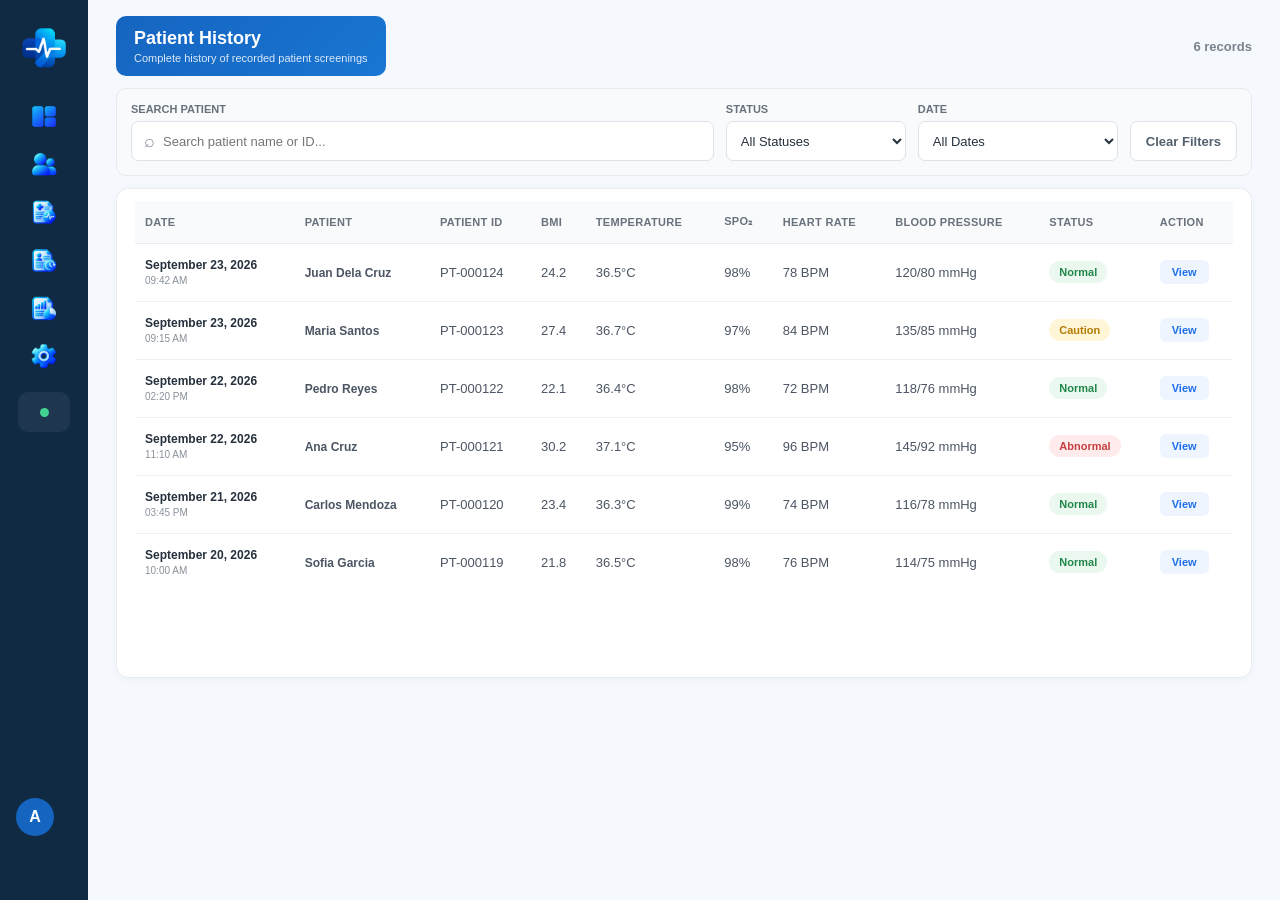
==== patient-history.html @ d11d94b1 "Initial HealthScreen Admin Dashboard" ====
<!DOCTYPE html>
<html lang="en">

<head>

    <meta charset="UTF-8">

    <meta
        name="viewport"
        content="width=device-width, initial-scale=1.0"
    >

    <title>Patient History | HealthScreen</title>

    <link
        rel="stylesheet"
        href="css/style.css"
    >

</head>


<body>

<div class="app">


    <!-- ==========================================
         SIDEBAR
    =========================================== -->

  <aside class="sidebar">

<div class="logo-area">
    <img src="images/healthscreen-sidebar-logo-transparent.png"
         alt="HealthScreen"
         class="sidebar-logo-full">

    <img src="images/healthscreen-sidebar-icon-transparent.png"
         alt="HealthScreen"
         class="sidebar-logo-icon">
</div>

 <nav class="navigation">

    <a href="dashboard.html" class="nav-item">
        <img src="images/dashboard-sidebar-icon.png"
             alt="Dashboard"
             class="nav-icon-image">
        <span>Dashboard</span>
    </a>

    <a href="patients.html" class="nav-item">
        <img src="images/patients-sidebar-icon.png"
             alt="Patients"
             class="nav-icon-image">
        <span>Patients</span>
    </a>

    <a href="screening-records.html" class="nav-item">
        <img src="images/screening-records-sidebar-icon.png"
             alt="Screening Records"
             class="nav-icon-image">
        <span>Screening Records</span>
    </a>

    <a href="patient-history.html" class="nav-item active">
        <img src="images/patient-history-sidebar-icon.png"
             alt="Patient History"
             class="nav-icon-image">
        <span>Patient History</span>
    </a>

    <a href="reports.html" class="nav-item">
        <img src="images/reports-sidebar-icon.png"
             alt="Reports"
             class="nav-icon-image">
        <span>Reports</span>
    </a>

    <a href="settings.html" class="nav-item">
        <img src="images/settings-sidebar-icon.png"
             alt="Settings"
             class="nav-icon-image">
        <span>Settings</span>
    </a>

</nav>

    <div class="system-status">
        <span class="status-dot"></span>
        <div>
            <strong>System Online</strong>
            <small>All services operational</small>
        </div>
    </div>

<div class="sidebar-bottom">

    <div class="profile-avatar" id="sidebarProfileAvatar">A</div>

    <div class="profile-info">
        <strong id="sidebarProfileName">Administrator</strong>
        <span>System Admin</span>
    </div>

    <a href="index.html" class="logout">
        <span>⇥</span>
        Logout
    </a>

</div>

</aside>



    <!-- ==========================================
         MAIN CONTENT
    =========================================== -->

    <main class="main-content">




        <!-- PAGE CONTENT -->

        <section class="page-content patient-history-page">


            <!-- PAGE HEADER -->

            <div class="page-header">

                <div>

                    <h2>Patient History</h2>

                    <p>
                        Complete history of recorded patient screenings
                    </p>

                </div>


                <span
                    class="history-results-count"
                    id="historyResultsCount"
                >
                    0 records
                </span>

            </div>



            <!-- FILTERS -->

            <div class="history-filter-panel">


                <div class="history-filter-group history-search-group">

                    <label for="historySearch">
                        Search Patient
                    </label>


                    <div class="history-search-box">

                        <span>
                            ⌕
                        </span>

                        <input
                            type="text"
                            id="historySearch"
                            placeholder="Search patient name or ID..."
                        >

                    </div>

                </div>



                <div class="history-filter-group">

                    <label for="historyStatus">
                        Status
                    </label>

                    <select id="historyStatus" onchange="loadPatientHistory()">

                    <option value="All">
                        All Statuses
                    </option>

                    <option value="Normal">
                        Normal
                    </option>

                    <option value="Caution">
                        Caution
                    </option>

                    <option value="Abnormal">
                        Abnormal
                    </option>

                </select>
                </div>



                <div class="history-filter-group">

                    <label for="historyDate">
                        Date
                    </label>

                    <select id="historyDate" onchange="loadPatientHistory()">

                        <option value="All">
                            All Dates
                        </option>

                        <option value="September 23, 2026">
                            September 23, 2026
                        </option>

                        <option value="September 22, 2026">
                            September 22, 2026
                        </option>

                        <option value="September 21, 2026">
                            September 21, 2026
                        </option>

                        <option value="September 20, 2026">
                            September 20, 2026
                        </option>

                    </select>

                </div>



                <button
                    type="button"
                    class="clear-history-filters"
                    onclick="clearHistoryFilters()"
                >
                    Clear Filters
                </button>


            </div>



            <!-- HISTORY TABLE -->

            <div class="history-panel">


                <div class="history-table-wrapper">


                    <table class="history-table">


                        <thead>

                            <tr>

                                <th>
                                    Date
                                </th>

                                <th>
                                    Patient
                                </th>

                                <th>
                                    Patient ID
                                </th>

                                <th>
                                    BMI
                                </th>

                                <th>
                                    Temperature
                                </th>

                                <th>
                                    SpO₂
                                </th>

                                <th>
                                    Heart Rate
                                </th>

                                <th>
                                    Blood Pressure
                                </th>

                                <th>
                                    Status
                                </th>

                                <th>
                                    Action
                                </th>

                            </tr>

                        </thead>


                        <tbody id="historyTableBody">
                        </tbody>


                    </table>


                </div>


            </div>

            <div class="history-pagination" id="historyPagination"></div>

        </section>


    </main>


</div>



<script>


/* =====================================================
   SCREENING HISTORY DATA
===================================================== */

const patientHistoryRecords = [

    {
        date: "September 23, 2026",
        time: "09:42 AM",
        name: "Juan Dela Cruz",
        id: "PT-000124",
        bmi: "24.2",
        temperature: "36.5°C",
        spo2: "98%",
        heartRate: "78 BPM",
        bp: "120/80 mmHg",
        status: "Normal"
    },

    {
        date: "September 23, 2026",
        time: "09:15 AM",
        name: "Maria Santos",
        id: "PT-000123",
        bmi: "27.4",
        temperature: "36.7°C",
        spo2: "97%",
        heartRate: "84 BPM",
        bp: "135/85 mmHg",
        status: "Caution"
    },

    {
        date: "September 22, 2026",
        time: "02:20 PM",
        name: "Pedro Reyes",
        id: "PT-000122",
        bmi: "22.1",
        temperature: "36.4°C",
        spo2: "98%",
        heartRate: "72 BPM",
        bp: "118/76 mmHg",
        status: "Normal"
    },

    {
        date: "September 22, 2026",
        time: "11:10 AM",
        name: "Ana Cruz",
        id: "PT-000121",
        bmi: "30.2",
        temperature: "37.1°C",
        spo2: "95%",
        heartRate: "96 BPM",
        bp: "145/92 mmHg",
        status: "Abnormal"
    },

    {
        date: "September 21, 2026",
        time: "03:45 PM",
        name: "Carlos Mendoza",
        id: "PT-000120",
        bmi: "23.4",
        temperature: "36.3°C",
        spo2: "99%",
        heartRate: "74 BPM",
        bp: "116/78 mmHg",
        status: "Normal"
    },

    {
        date: "September 20, 2026",
        time: "10:00 AM",
        name: "Sofia Garcia",
        id: "PT-000119",
        bmi: "21.8",
        temperature: "36.5°C",
        spo2: "98%",
        heartRate: "76 BPM",
        bp: "114/75 mmHg",
        status: "Normal"
    }

];

/* =====================================================
   LOAD HISTORY TABLE
===================================================== */
let currentHistoryPage = 1;
const historyRecordsPerPage = 9;
function loadPatientHistory(resetPage = true) {

    if (resetPage) {
        currentHistoryPage = 1;
    }

    const tableBody =
        document.getElementById(
            "historyTableBody"
        );


    const searchValue =
        document
            .getElementById("historySearch")
            .value
            .toLowerCase()
            .trim();


    const statusValue =
        document.getElementById(
            "historyStatus"
        ).value;


    const dateValue =
        document.getElementById(
            "historyDate"
        ).value;


    /* =================================================
       LOAD SAVED SCREENING RECORDS
    ================================================= */

    const savedRecords =
        JSON.parse(
            localStorage.getItem("screeningRecords")
        ) || [];


    /* =================================================
       CONVERT SAVED RECORDS
    ================================================= */

    const convertedSavedRecords =
        savedRecords.map(function (record) {

            const normalizedDate =
                (record.date || "")
                    .replace(
                        /^Sept /,
                        "September "
                    );


            return {

                date:
                    normalizedDate,

                time:
                    record.time || "—",

                name:
                    record.name || "Unknown",

                id:
                    record.patientId || "—",

                bmi:
                    record.bmi || "—",

                temperature:
                    record.temperature || "—",

                spo2:
                    record.spo2 || "—",

                heartRate:
                    record.heartRate || "—",

                bp:
                record.bloodPressure
                    ? (
                        record.bloodPressure.includes("mmHg")
                            ? record.bloodPressure
                            : record.bloodPressure + " mmHg"
                    )
                    : "—",

                status:
                    record.status || "Normal"

            };

        });


    /* =================================================
       COMBINE EXISTING + SAVED RECORDS
    ================================================= */

    const allHistoryRecords = [
        ...patientHistoryRecords
    ];


    convertedSavedRecords.forEach(
        function (savedRecord) {

            const duplicate =
                allHistoryRecords.some(
                    function (existingRecord) {

                        return (
                            existingRecord.id ===
                                savedRecord.id

                            &&

                            existingRecord.date ===
                                savedRecord.date

                            &&

                            existingRecord.time ===
                                savedRecord.time
                        );

                    }
                );


            if (!duplicate) {

                allHistoryRecords.push(
                    savedRecord
                );

            }

        }
    );


    /* =================================================
       FILTER RECORDS
    ================================================= */

    const filteredRecords =
        allHistoryRecords.filter(
            function (record) {


                const matchesSearch =
                    record.name
                        .toLowerCase()
                        .includes(searchValue)

                    ||

                    record.id
                        .toLowerCase()
                        .includes(searchValue);


                const matchesStatus =
                    statusValue === "All"

                    ||

                    record.status ===
                        statusValue;


                const matchesDate =
                    dateValue === "All"

                    ||

                    record.date ===
                        dateValue;


                return (
                    matchesSearch
                    &&
                    matchesStatus
                    &&
                    matchesDate
                );

            }
        );


    /* =================================================
       CLEAR TABLE
    ================================================= */

    tableBody.innerHTML = "";


 /* =================================================
   RENDER PAGINATED RECORDS
================================================= */

const totalPages =
    Math.ceil(
        filteredRecords.length /
        historyRecordsPerPage
    );

if (currentHistoryPage > totalPages && totalPages > 0) {
    currentHistoryPage = totalPages;
}

const startIndex =
    (currentHistoryPage - 1) *
    historyRecordsPerPage;

const endIndex =
    startIndex +
    historyRecordsPerPage;

const pageRecords =
    filteredRecords.slice(
        startIndex,
        endIndex
    );

pageRecords.forEach(
    function (record) {

        let statusClass =
            "normal";

        if (
            record.status ===
            "Caution"
        ) {
            statusClass =
                "caution";
        }

        if (
            record.status ===
            "Abnormal"
        ) {
            statusClass =
                "abnormal";
        }

        const row =
            document.createElement(
                "tr"
            );

        row.innerHTML = `

            <td>
                <div class="history-date">
                    <strong>
                        ${record.date}
                    </strong>

                    <small>
                        ${record.time}
                    </small>
                </div>
            </td>

            <td>
                <strong>
                    ${record.name}
                </strong>
            </td>

            <td>
                ${record.id}
            </td>

            <td>
                ${record.bmi}
            </td>

            <td>
                ${record.temperature}
            </td>

            <td>
                ${record.spo2}
            </td>

            <td>
                ${record.heartRate}
            </td>

            <td>
                ${record.bp}
            </td>

            <td>
                <span
                    class="history-status ${statusClass}"
                >
                    ${record.status}
                </span>
            </td>

            <td>
                <button
                    type="button"
                    class="history-view-button"
                    onclick="viewHistoryRecord('${encodeURIComponent(JSON.stringify(record))}')"
                >
                    View
                </button>
            </td>

        `;

        tableBody.appendChild(row);

    }
);


    /* =================================================
       UPDATE RESULT COUNT
    ================================================= */

    document.getElementById(
        "historyResultsCount"
    ).textContent =

        filteredRecords.length

        +

        (
            filteredRecords.length === 1
                ? " record"
                : " records"
        );
        
renderHistoryPagination(totalPages);

    /* =================================================
       NO RESULTS
    ================================================= */

     if (
        filteredRecords.length === 0
    ) {

        tableBody.innerHTML = `

            <tr>

                <td
                    colspan="10"
                    class="history-no-results"
                >
                    No patient history records found.
                </td>

            </tr>

        `;

    }

}
function renderHistoryPagination(totalPages) {

    const pagination =
        document.getElementById(
            "historyPagination"
        );

    if (!pagination) {
        return;
    }

    if (totalPages <= 1) {
        pagination.innerHTML = "";
        return;
    }

    let html = "";

    html += `
        <button
            onclick="changeHistoryPage(${currentHistoryPage - 1})"
            ${currentHistoryPage === 1 ? "disabled" : ""}
        >
            ‹
        </button>
    `;

    for (
        let page = 1;
        page <= totalPages;
        page++
    ) {

        html += `
            <button
                class="${page === currentHistoryPage ? "page-active" : ""}"
                onclick="changeHistoryPage(${page})"
            >
                ${page}
            </button>
        `;
    }

    html += `
        <button
            onclick="changeHistoryPage(${currentHistoryPage + 1})"
            ${currentHistoryPage === totalPages ? "disabled" : ""}
        >
            ›
        </button>
    `;

    pagination.innerHTML = html;
}


function changeHistoryPage(page) {

    currentHistoryPage = page;

    loadPatientHistory(false);

}




/* =====================================================
   VIEW SCREENING RESULT
===================================================== */

function viewHistoryRecord(
    encodedRecord
) {

    try {

        const selectedRecord =
            JSON.parse(
                decodeURIComponent(
                    encodedRecord
                )
            );

        sessionStorage.setItem(
            "selectedScreeningRecord",
            JSON.stringify(
                selectedRecord
            )
        );

        window.location.href =
            "screening-result.html?id="
            +
            selectedRecord.id;

    }
    catch (error) {

        console.error(
            "Unable to open historical screening record:",
            error
        );

    }

}



/* =====================================================
   CLEAR FILTERS
===================================================== */

function clearHistoryFilters() {

    document.getElementById(
        "historySearch"
    ).value = "";


    document.getElementById(
        "historyStatus"
    ).value = "All";


    document.getElementById(
        "historyDate"
    ).value = "All";


    loadPatientHistory();

}



/* =====================================================
   FILTER EVENTS
===================================================== */

document
    .getElementById("historySearch")
    .addEventListener(
        "input",
        loadPatientHistory
    );


document
    .getElementById("historyStatus")
    .addEventListener(
        "change",
        loadPatientHistory
    );


document
    .getElementById("historyDate")
    .addEventListener(
        "change",
        loadPatientHistory
    );



/* =====================================================
   INITIALIZE
===================================================== */

loadPatientHistory();

function loadPatientHistoryProfile() {

    const profile = JSON.parse(
        localStorage.getItem('healthScreenProfile')
    );

    if (!profile) return;

    const initials = profile.name
        .trim()
        .split(/\s+/)
        .map(function(word) {
            return word.charAt(0);
        })
        .join('')
        .substring(0, 2)
        .toUpperCase();

    const sidebarName =
        document.getElementById('sidebarProfileName');

    if (sidebarName) {
        sidebarName.textContent = profile.name;
    }

    const sidebarAvatar =
        document.getElementById('sidebarProfileAvatar');

    if (sidebarAvatar) {
        sidebarAvatar.textContent = initials;
    }
}

document.addEventListener(
    'DOMContentLoaded',
    loadPatientHistoryProfile
);
</script>


</body>

</html>
---- css/style.css ----
* {
    margin: 0;
    padding: 0;
    box-sizing: border-box;
}

:root {
    --primary: #1565c0;
    --primary-dark: #0d47a1;
    --sidebar: #102a43;
    --background: #f5f8fc;
    --white: #ffffff;
    --text: #263238;
    --muted: #718096;
    --border: #e5eaf0;

    --green: #2e9b63;
    --orange: #f4a62a;
    --red: #d64545;
    --purple: #7557c7;
}

body {
    font-family: "Segoe UI", Arial, sans-serif;
    background: var(--background);
    color: var(--text);
}

.app {
    display: flex;
    min-height: 100vh;
}


/* ==============================
   SIDEBAR
============================== */

.sidebar {
    width: 88px;
    min-width: 88px;
    flex: 0 0 88px;

    background: var(--sidebar);
    color: white;

    display: flex;
    flex-direction: column;

    padding: 24px 16px;

    position: fixed;
    left: 0;
    top: 0;
    bottom: 0;

    overflow: hidden;

    transition:
        width 0.3s ease,
        min-width 0.3s ease,
        flex-basis 0.3s ease;
}

.logo-area {
    display: flex;
    align-items: center;
    gap: 12px;
    padding: 2px 10px 24px;
}

.navigation {
    display: flex;
    flex-direction: column;
    gap: 4px;
}

.nav-item {
    text-decoration: none;
    color: #b9c9d8;
    padding: 13px 14px;
    border-radius: 9px;
    display: flex;
    align-items: center;
    gap: 13px;
    font-size: 14px;
    transition: background 0.2s ease, color 0.2s ease;
}

.nav-item:hover {
    background: rgba(255,255,255,0.08);
    color: white;
}

.nav-item.active {
    background: transparent;
    color: white;
}

.nav-item.active:hover {
    background: rgba(255, 255, 255, 0.08) !important;
    color: white;
}

.nav-icon {
    width: 36px;
    height: 36px;
    text-align: center;
    font-size: 22px;
    display: flex;
    align-items: center;
    justify-content: center;
    flex-shrink: 0;
}

.nav-icon-image {
    width: 36px;
    height: 36px;
    object-fit: contain;
    flex-shrink: 0;
}

.sidebar-bottom {
    margin-top: auto;
    display: flex;
    flex-direction: column;
}

.system-status {
    display: flex;
    gap: 10px;
    padding: 14px;
    background: rgba(255,255,255,0.06);
    border-radius: 10px;
    margin-bottom: 12px;
}

.status-dot {
    width: 9px;
    height: 9px;
    background: #42d392;
    border-radius: 50%;
    margin-top: 5px;
}

.system-status strong {
    display: block;
    font-size: 12px;
}

.system-status small {
    display: block;
    color: #91a7ba;
    font-size: 10px;
    margin-top: 3px;
}

.logout {
    text-decoration: none;
    color: #b9c9d8;
    padding: 12px 14px;
    display: flex;
    gap: 12px;
    align-items: center;
    font-size: 14px;
}


/* ==============================
   MAIN
============================== */

.main-content {
    margin-left: 88px;
    width: calc(100% - 88px);
    transition: margin-left 0.25s ease;
}

.sidebar:hover + .main-content {
    margin-left: 240px;
    width: calc(100% - 240px);
}


.admin-profile {
    display: flex;
    align-items: center;
    gap: 12px;
}

.notification {
    position: relative;
    font-size: 21px;
    margin-right: 8px;
}

.notification-dot {
    position: absolute;
    width: 7px;
    height: 7px;
    background: var(--red);
    border-radius: 50%;
    top: 1px;
    right: -2px;
}

.profile-avatar {
    width: 38px;
    height: 38px;
    border-radius: 50%;
    background: var(--primary);
    color: white;
    display: flex;
    justify-content: center;
    align-items: center;
    font-weight: bold;
}

.profile-info strong,
.profile-info span {
    display: block;
}

.profile-info strong {
    font-size: 13px;
}

.profile-info span {
    font-size: 11px;
    color: var(--muted);
    margin-top: 2px;
}


/* ==============================
   DASHBOARD
============================== */

.dashboard {
    padding: 28px 32px 40px;
}

.welcome-card {
    background: linear-gradient(135deg, #1565c0, #1976d2);
    border-radius: 14px;
    padding: 22px 26px;
    color: white;
    display: flex;
    justify-content: space-between;
    align-items: center;
    min-height: 112px;
    margin-bottom: 20px;
}

.welcome-label {
    font-size: 10px;
    font-weight: bold;
    letter-spacing: 1px;
    opacity: 0.8;
}

.welcome-card h2 {
    margin-top: 6px;
    font-size: 21px;
    font-weight: 600;
}

.welcome-card p {
    font-size: 13px;
    margin-top: 6px;
    opacity: 0.85;
}

.welcome-icon {
    font-size: 52px;
    opacity: 0.12;
    margin-right: 20px;
}


/* ==============================
   STAT CARDS
============================== */

.stats-grid {
    display: grid;
    grid-template-columns: repeat(4, 1fr);
    gap: 18px;
    margin-bottom: 22px;
}

.stat-card {
    background: white;
    border: 1px solid var(--border);
    border-radius: 13px;
    padding: 17px 18px;
    display: flex;
    gap: 14px;
    align-items: center;
}

.stat-icon {
    width: 46px;
    height: 46px;
    border-radius: 11px;
    display: flex;
    justify-content: center;
    align-items: center;
    font-size: 20px;
    flex-shrink: 0;
}

.stat-icon.blue {
    background: #e7f0ff;
    color: var(--primary);
}

.stat-icon.purple {
    background: #eee9ff;
    color: var(--purple);
}

.stat-icon.green {
    background: #e4f6ec;
    color: var(--green);
}

.stat-icon.orange {
    background: #fff2dc;
    color: var(--orange);
}

.stat-card span {
    color: var(--muted);
    font-size: 12px;
}

.stat-card h2 {
    font-size: 22px;
    font-weight: 600;
    margin: 3px 0;
    line-height: 1.1;
}

.stat-card small {
    font-size: 10px;
    color: var(--muted);
    line-height: 1.3;
}

.stat-card .positive {
    color: var(--green);
}


/* ==============================
   PANELS
============================== */

.content-grid {
    display: grid;
    grid-template-columns: 1.5fr 1fr;
    gap: 20px;
    margin-bottom: 22px;
}

.panel {
    background: white;
    border: 1px solid var(--border);
    border-radius: 13px;
    padding: 20px;
}

.panel-header {
    display: flex;
    justify-content: space-between;
    align-items: center;
    margin-bottom: 15px;
}

.panel-header h3 {
    font-size: 16px;
}

.panel-header p {
    color: var(--muted);
    font-size: 11px;
    margin-top: 3px;
}

.panel-header select {
    border: 1px solid var(--border);
    padding: 7px 10px;
    border-radius: 7px;
    color: var(--text);
    background: white;
}


/* ==============================
   CHART
============================== */

.chart {
    display: flex;
    height: 215px;
}

.chart-y {
    width: 30px;
    display: flex;
    flex-direction: column;
    justify-content: space-between;
    padding-bottom: 24px;
    color: var(--muted);
    font-size: 10px;
}

.chart-area {
    flex: 1;
    position: relative;
}

.grid-line {
    height: 1px;
    background: #edf0f4;
    position: relative;
    margin-top: 38px;
}

.bars {
    position: absolute;
    left: 0;
    right: 0;
    bottom: 0;
    height: 195px;
    display: flex;
    align-items: flex-end;
    justify-content: space-around;
}

.bar-group {
    height: 100%;
    display: flex;
    flex-direction: column;
    justify-content: flex-end;
    align-items: center;
    gap: 8px;
}

.bar {
    width: 28px;
    border-radius: 6px 6px 2px 2px;
    background: var(--primary);
}

.bar-group span {
    font-size: 10px;
    color: var(--muted);
}


/* ==============================
   RESULT SUMMARY
============================== */

.result-summary {
    display: flex;
    flex-direction: column;
    gap: 16px;
    padding-top: 6px;
}

.result-item {
    display: flex;
    align-items: center;
    gap: 15px;
}

.result-circle {
    width: 56px;
    height: 56px;
    border-radius: 50%;
    display: flex;
    justify-content: center;
    align-items: center;
    font-size: 13px;
    font-weight: bold;
}

.result-circle.normal {
    background: #e4f6ec;
    color: var(--green);
}

.result-circle.caution {
    background: #fff2dc;
    color: var(--orange);
}

.result-circle.abnormal {
    background: #fde7e7;
    color: var(--red);
}

.result-item strong,
.result-item span {
    display: block;
}

.result-item strong {
    font-size: 14px;
}

.result-item span {
    color: var(--muted);
    font-size: 11px;
    margin-top: 3px;
}


/* ==============================
   TABLE
============================== */

.recent-panel {
    padding-bottom: 12px;
}

.view-button {
    border: none;
    background: #e8f1ff;
    color: var(--primary);
    padding: 7px 12px;
    border-radius: 7px;
    cursor: pointer;
    font-size: 10px;
    font-weight: 600;
    transition: background 0.2s ease, color 0.2s ease;
}

.view-button:hover {
    background: var(--primary);
    color: white;
}

.table-container {
    overflow-x: auto;
}

table {
    width: 100%;
    border-collapse: collapse;
}

th {
    text-align: left;
    padding: 11px 8px;
    font-size: 10.5px;
    color: var(--muted);
    border-bottom: 1px solid var(--border);
    font-weight: 600;
}

td {
    padding: 14px 8px;
    font-size: 11px;
    border-bottom: 1px solid #f0f2f5;
}

.patient {
    display: flex;
    align-items: center;
    gap: 10px;
}

.patient-avatar {
    width: 32px;
    height: 32px;
    border-radius: 50%;
    background: #e8f1ff;
    color: var(--primary);
    display: flex;
    justify-content: center;
    align-items: center;
    font-size: 10px;
    font-weight: bold;
}

.badge {
    padding: 5px 9px;
    border-radius: 20px;
    font-size: 9px;
    font-weight: bold;
}

.normal-badge {
    background: #e4f6ec;
    color: var(--green);
}

.caution-badge {
    background: #fff2dc;
    color: var(--orange);
}

.abnormal-badge {
    background: #fde7e7;
    color: var(--red);
}


/* ==============================
   RESPONSIVE
============================== */

@media (max-width: 1100px) {

    .stats-grid {
        grid-template-columns: repeat(2, 1fr);
    }

    .content-grid {
        grid-template-columns: 1fr;
        gap: 16px;
    }

}

@media (max-width: 750px) {

    .sidebar {
        width: 88px;
        padding: 20px 12px;
    }

    .logo-area {
        justify-content: center;
        padding: 5px 0 30px;
    }

    .sidebar-logo-full {
        display: none;
    }

    .sidebar-logo-icon {
        width: 44px;
        height: 44px;
        object-fit: contain;
    }
    .nav-item span:not(.nav-icon),
    .system-status div,
    .logout {
        display: none;
    }

    .navigation {
        gap: 10px;
    }

    .nav-item {
        width: 100%;
        min-height: 52px;
        padding: 10px;
        justify-content: center;
        border-radius: 10px;
    }



    .system-status {
        justify-content: center;
        padding: 12px 0;
    }

    .status-dot {
        margin-top: 0;
    }

   

    .dashboard {
    padding: 16px;
}

    .stats-grid {
        grid-template-columns: 1fr;
    }

    .profile-info {
        display: none;
    }
    .recent-panel {
        width: 100%;
    }

    .table-container {
        overflow-x: auto;
        -webkit-overflow-scrolling: touch;
}
}
/* =========================================================
   PATIENTS PAGE
========================================================= */

.patients-page {
    padding: 28px 32px 40px;
}

.patients-header {
    display: flex;
    align-items: center;
    justify-content: space-between;
    margin-bottom: 20px;
}

.patients-header h2 {
    margin: 0;
    font-size: 20px;
    font-weight: 700;
    color: var(--text);
}

.patients-header p {
    margin-top: 5px;
    font-size: 12px;
    color: var(--muted);
}


/* ADD PATIENT */

.add-patient-button {
    display: inline-flex;
    align-items: center;
    justify-content: center;
    gap: 8px;

    height: 40px;
    padding: 0 16px;

    border: none;
    border-radius: 8px;

    background: var(--primary);
    color: white;

    font-family: inherit;
    font-size: 12px;
    font-weight: 600;

    cursor: pointer;

    transition: 0.2s;
}

.add-patient-button:hover {
    background: var(--primary-dark);
    transform: translateY(-1px);
}

.add-patient-button span {
    display: inline-flex;
    align-items: center;
    justify-content: center;
    width: 16px;
    height: 16px;
    font-size: 17px;
    line-height: 1;
}


/* SEARCH / FILTER */

.patient-tools {
    display: flex;
    align-items: center;
    gap: 12px;

    width: 100%;

    padding: 16px;

    background: white;

    border: 1px solid var(--border);
    border-radius: 12px;

    margin-bottom: 15px;
}

.search-box {
    position: relative;
    flex: 1;
    height: 42px;
}

.search-box span {
    position: absolute;

    left: 14px;
    top: 50%;

    transform: translateY(-50%);

    font-size: 14px;
    color: var(--muted);

    pointer-events: none;
}

.search-box input {
    width: 100%;
    height: 100%;

    padding: 0 15px 0 40px;

    border: 1px solid var(--border);
    border-radius: 8px;

    background: white;

    color: var(--text);

    font-family: inherit;
    font-size: 12px;

    outline: none;
}

.search-box input:focus {
    border-color: var(--primary);

    box-shadow:
        0 0 0 3px rgba(21, 101, 192, 0.08);
}

.patient-tools select {
    width: 145px;
    height: 42px;

    padding: 0 12px;

    border: 1px solid var(--border);
    border-radius: 8px;

    background: white;

    color: var(--text);

    font-family: inherit;
    font-size: 12px;

    outline: none;

    cursor: pointer;
}


/* PATIENT COUNT */

.patient-count {
    display: flex;
    align-items: baseline;
    gap: 5px;

    margin: 0 3px 10px;
}

.patient-count strong {
    color: var(--text);
    font-size: 12px;
}

.patient-count span {
    color: var(--muted);
    font-size: 11px;
}


/* PATIENT TABLE */

.patient-panel {
    padding: 0 18px;
    overflow: hidden;
}

.patient-panel .table-container {
    overflow-x: auto;
}

.patient-panel table {
    width: 100%;
    min-width: 900px;
    border-collapse: collapse;
}

.patient-panel th {
    height: 48px;

    padding: 0 8px;

    border-bottom: 1px solid var(--border);

    color: var(--muted);

    font-size: 10px;
    font-weight: 600;

    text-align: left;

    white-space: nowrap;
}

.patient-panel td {
    height: 66px;

    padding: 8px;

    border-bottom: 1px solid #eef1f5;

    color: var(--text);

    font-size: 11px;

    vertical-align: middle;

    white-space: nowrap;
}

.patient-panel tbody tr {
    transition: 0.15s;
}

.patient-panel tbody tr:hover {
    background: #f8fbff;
}

.patient-panel tbody tr:last-child td {
    border-bottom: none;
}


/* PATIENT */

.patient {
    display: flex;
    align-items: center;
    gap: 10px;

    min-width: 210px;
}

.patient-avatar {
    flex: 0 0 auto;

    width: 34px;
    height: 34px;

    border-radius: 50%;

    display: flex;
    align-items: center;
    justify-content: center;

    background: #e8f1ff;
    color: var(--primary);

    font-size: 10px;
    font-weight: 700;
}

.patient strong {
    display: block;

    color: var(--text);

    font-size: 11px;
    font-weight: 600;
}

.patient-sub {
    display: block;

    margin-top: 3px;

    color: var(--muted);

    font-size: 9px;
}


/* VIEW BUTTON */

.view-patient {
    min-width: 52px;
    height: 29px;

    padding: 0 10px;

    border: 1px solid #d8e5f5;
    border-radius: 6px;

    background: #eaf2ff;
    color: var(--primary);

    font-family: inherit;
    font-size: 10px;
    font-weight: 600;

    cursor: pointer;

    transition: 0.2s;
}

.view-patient:hover {
    background: var(--primary);
    border-color: var(--primary);
    color: white;
}


/* STATUS */

.patient-panel .badge {
    display: inline-flex;

    align-items: center;
    justify-content: center;

    min-width: 58px;
    height: 23px;

    padding: 0 9px;

    border-radius: 20px;

    font-size: 9px;
    font-weight: 700;
}

.patient-panel .normal-badge {
    background: #e4f6ec;
    color: var(--green);
}

.patient-panel .caution-badge {
    background: #fff2dc;
    color: var(--orange);
}

.patient-panel .abnormal-badge {
    background: #fde7e7;
    color: var(--red);
}


/* PAGINATION */

.pagination {
    display: flex;

    align-items: center;
    justify-content: flex-end;

    gap: 5px;

    margin-top: 14px;
}

.pagination button {
    width: 30px;
    height: 30px;

    padding: 0;

    border: 1px solid var(--border);
    border-radius: 6px;

    background: white;

    color: var(--text);

    font-family: inherit;
    font-size: 11px;

    cursor: pointer;
}

.pagination button:hover:not(:disabled) {
    border-color: var(--primary);
    color: var(--primary);
}

.pagination button:disabled {
    opacity: 0.4;
    cursor: default;
}

.pagination .page-active {
    border-color: var(--primary);
    background: var(--primary);
    color: white;
}


/* RESPONSIVE */

@media (max-width: 1000px) {

    .patients-page {
        padding: 24px;
    }

    .patient-tools {
        flex-wrap: wrap;
    }

    .search-box {
        flex-basis: 100%;
    }

}

@media (max-width: 700px) {

    .patients-page {
        padding: 20px 16px 30px;
    }

    .patients-header {
        align-items: flex-start;
        gap: 15px;
    }

    .patient-tools {
        flex-direction: column;
        align-items: stretch;
    }

    .search-box {
        width: 100%;
    }

    .patient-tools select {
        width: 100%;
    }

}
/* =========================================================
   PATIENT PROFILE PAGE
========================================================= */

.patient-profile-page {
    padding: 25px 32px 40px;
}


/* BACK BUTTON */

.back-button {
    display: inline-flex;

    align-items: center;

    margin-bottom: 18px;

    color: var(--primary);

    font-size: 12px;
    font-weight: 600;

    text-decoration: none;
}

.back-button:hover {
    text-decoration: underline;
}


/* PATIENT HEADER */

.patient-profile-header {
    display: flex;

    align-items: center;

    gap: 16px;

    padding: 22px 24px;

    background: white;

    border: 1px solid var(--border);

    border-radius: 13px;

    margin-bottom: 20px;
}


.large-patient-avatar {
    width: 62px;
    height: 62px;

    flex-shrink: 0;

    border-radius: 50%;

    display: flex;

    align-items: center;
    justify-content: center;

    background: #e8f1ff;

    color: var(--primary);

    font-size: 17px;
    font-weight: 700;
}


.patient-header-info {
    flex: 1;
}


.patient-header-info h2 {
    margin: 0;

    font-size: 21px;

    color: var(--text);
}


.patient-header-info p {
    margin-top: 5px;

    color: var(--muted);

    font-size: 12px;
}


.patient-header-id {
    text-align: right;
}


.patient-header-id span {
    display: block;

    color: var(--muted);

    font-size: 8px;

    letter-spacing: 0.8px;
}


.patient-header-id strong {
    display: block;

    margin-top: 5px;

    color: var(--primary);

    font-size: 13px;
}


/* PROFILE PANELS */

.profile-panel {
    background: white;

    border: 1px solid var(--border);

    border-radius: 13px;

    padding: 22px;

    margin-bottom: 20px;
}


.profile-panel-header {
    display: flex;

    align-items: center;

    justify-content: space-between;

    margin-bottom: 20px;
}


.profile-panel-header h3 {
    margin: 0;

    font-size: 16px;

    color: var(--text);
}


.profile-panel-header p {
    margin-top: 4px;

    color: var(--muted);

    font-size: 11px;
}


/* PERSONAL INFORMATION */

.personal-info-grid {
    display: grid;

    grid-template-columns:
        repeat(4, 1fr);

    gap: 20px;

    padding-top: 3px;
}


.info-item span {
    display: block;

    margin-bottom: 6px;

    color: var(--muted);

    font-size: 10px;
}


.info-item strong {
    display: block;

    color: var(--text);

    font-size: 12px;

    font-weight: 600;
}


.info-wide {
    grid-column: span 2;
}


/* MEASUREMENT CARDS */

.measurement-grid {
    display: grid;

    grid-template-columns:
        repeat(4, 1fr);

    gap: 14px;
}


.measurement-card {
    display: flex;

    align-items: center;

    gap: 12px;

    min-height: 78px;

    padding: 15px;

    border: 1px solid #edf0f4;

    border-radius: 10px;

    background: #fbfcfe;
}


.measurement-icon {
    width: 40px;
    height: 40px;

    flex-shrink: 0;

    border-radius: 10px;

    display: flex;

    align-items: center;
    justify-content: center;

    font-size: 15px;

    font-weight: 700;
}


.weight-icon {
    background: #e8f1ff;
    color: var(--primary);
}


.height-icon {
    background: #eee9ff;
    color: var(--purple);
}


.bmi-icon {
    background: #e4f6ec;
    color: var(--green);

    font-size: 10px;
}


.temperature-icon {
    background: #fff2dc;
    color: var(--orange);
}


.heart-icon {
    background: #fde7e7;
    color: var(--red);
}


.oxygen-icon {
    background: #e5f5f8;
    color: #21879a;
}


.bp-icon {
    background: #f0eaff;
    color: var(--purple);

    font-size: 10px;
}


.measurement-card span {
    display: block;

    color: var(--muted);

    font-size: 9px;

    margin-bottom: 4px;
}


.measurement-card strong {
    display: block;

    color: var(--text);

    font-size: 14px;
}


/* BLOOD PRESSURE */

.blood-pressure-card {
    grid-column: span 2;
}


/* PRINT BUTTON */

.print-button {
    height: 34px;

    padding: 0 13px;

    border: 1px solid var(--border);

    border-radius: 7px;

    background: white;

    color: var(--primary);

    font-family: inherit;

    font-size: 11px;
    font-weight: 600;

    cursor: pointer;
}


.print-button:hover {
    background: #f5f9ff;

    border-color: #cbdcf2;
}


/* HISTORY TABLE */

.history-table-container {
    overflow-x: auto;
}


.history-table {
    width: 100%;

    min-width: 800px;

    border-collapse: collapse;
}


.history-table th {
    height: 42px;

    padding: 0 8px;

    border-bottom: 1px solid var(--border);

    color: var(--muted);

    font-size: 9px;
    font-weight: 600;

    text-align: left;

    white-space: nowrap;
}


.history-table td {
    height: 52px;

    padding: 0 8px;

    border-bottom: 1px solid #eef1f5;

    color: var(--text);

    font-size: 10px;

    white-space: nowrap;
}


.history-table tbody tr:last-child td {
    border-bottom: none;
}


.history-table tbody tr:hover {
    background: #f8fbff;
}


/* RESPONSIVE */

@media (max-width: 1100px) {

    .personal-info-grid {
        grid-template-columns:
            repeat(2, 1fr);
    }

    .measurement-grid {
        grid-template-columns:
            repeat(2, 1fr);
    }

}




@media (max-width: 750px) {

    .patient-profile-page {
        padding: 20px;
    }

    .patient-profile-header {
        align-items: flex-start;
    }

    .patient-header-id {
        margin-left: auto;
    }

    .personal-info-grid {
        grid-template-columns: 1fr;
    }

    .info-wide {
        grid-column: span 1;
    }

    .measurement-grid {
        grid-template-columns: 1fr;
    }

    .blood-pressure-card {
        grid-column: span 1;
    }

}

/* =========================================================
   ADD PATIENT / REGISTRATION PAGE
========================================================= */

.add-patient-page {
    padding: 25px 32px 40px;
}


/* REGISTRATION PANEL */

.registration-panel {
    max-width: 1100px;
}


/* FORM SECTION TITLE */

.form-section-title {
    margin-top: 22px;
    margin-bottom: 14px;

    padding-bottom: 9px;

    border-bottom: 1px solid var(--border);

    color: var(--text);

    font-size: 13px;
    font-weight: 700;
}

.form-section-title:first-of-type {
    margin-top: 0;
}


/* FORM GRID */

.form-grid {
    display: grid;

    grid-template-columns:
        repeat(3, 1fr);

    gap: 17px;
}


/* FORM GROUP */

.form-group {
    display: flex;

    flex-direction: column;
}


.form-group label {
    margin-bottom: 7px;

    color: var(--text);

    font-size: 10px;
    font-weight: 600;
}


.form-group input,
.form-group select,
.form-group textarea {
    width: 100%;

    box-sizing: border-box;

    padding: 0 12px;

    border: 1px solid var(--border);

    border-radius: 8px;

    background: white;

    color: var(--text);

    font-family: inherit;

    font-size: 11px;

    outline: none;

    transition:
        border-color 0.2s ease,
        box-shadow 0.2s ease;
}


.form-group input,
.form-group select {
    height: 40px;
}


.form-group textarea {
    min-height: 85px;

    padding: 11px 12px;

    resize: vertical;
}


.form-group input::placeholder,
.form-group textarea::placeholder {
    color: #9aa7b5;
}


.form-group input:focus,
.form-group select:focus,
.form-group textarea:focus {
    border-color: var(--primary);

    box-shadow:
        0 0 0 3px rgba(21, 101, 192, 0.08);
}


/* FULL WIDTH FIELD */

.form-wide {
    grid-column: span 3;
}


/* REGISTRATION NOTICE */

.registration-notice {
    margin-top: 25px;

    padding: 14px 16px;

    border-radius: 9px;

    background: #f5f9ff;

    border: 1px solid #dce9f8;
}


.registration-notice strong {
    display: block;

    color: var(--primary);

    font-size: 11px;
}


.registration-notice p {
    margin-top: 4px;

    color: var(--muted);

    font-size: 10px;

    line-height: 1.5;
}


/* FORM ACTIONS */

.form-actions {
    display: flex;

    align-items: center;

    justify-content: flex-end;

    gap: 10px;

    margin-top: 24px;

    padding-top: 18px;

    border-top: 1px solid var(--border);
}


/* CANCEL */

.cancel-button {
    display: inline-flex;

    align-items: center;
    justify-content: center;

    height: 38px;

    padding: 0 17px;

    border: 1px solid var(--border);

    border-radius: 8px;

    background: white;

    color: var(--text);

    font-size: 11px;
    font-weight: 600;

    text-decoration: none;

    cursor: pointer;
}


.cancel-button:hover {
    background: #f7f9fb;
}


/* SAVE */

.save-patient-button {
    height: 38px;

    padding: 0 20px;

    border: none;

    border-radius: 8px;

    background: var(--primary);

    color: white;

    font-family: inherit;

    font-size: 11px;
    font-weight: 600;

    cursor: pointer;

    transition: 0.2s;
}


.save-patient-button:hover {
    background: var(--primary-dark);

    transform: translateY(-1px);
}


/* RESPONSIVE */

@media (max-width: 900px) {

    .form-grid {
        grid-template-columns:
            repeat(2, 1fr);
    }

    .form-wide {
        grid-column: span 2;
    }

}


@media (max-width: 650px) {

    .add-patient-page {
        padding: 20px;
    }

    .form-grid {
        grid-template-columns: 1fr;
    }

    .form-wide {
        grid-column: span 1;
    }

    .form-actions {
        flex-direction: column-reverse;

        align-items: stretch;
    }

    .cancel-button,
    .save-patient-button {
        width: 100%;
    }

}

/* =========================================================
   NOT YET SCREENED STATUS
========================================================= */

.not-screened-badge {
    background: #eef1f5;
    color: #6b7280;
}

/* =========================================================
   SCREENING RECORDS PAGE
========================================================= */

.screening-page {
    padding: 28px 32px 40px;
}


/* HEADER */

.screening-header {
    margin-bottom: 20px;
}
.screening-header > div:first-child {
    display: inline-block;
    background: linear-gradient(135deg, #1565c0, #1976d2);
    color: white;
    padding: 12px 18px;
    border-radius: 10px;
}

.screening-header > div:first-child h2 {
    margin: 0;
    color: white;
    font-size: 18px;
    font-weight: 700;
}

.screening-header > div:first-child p {
    margin-top: 3px;
    color: rgba(255,255,255,0.85);
    font-size: 11px;
}
.screening-header h2 {
    margin: 0;

    color: var(--text);

    font-size: 20px;
    font-weight: 700;
}

.screening-header p {
    margin-top: 5px;

    color: var(--muted);

    font-size: 12px;
}


/* =========================================================
   SUMMARY CARDS
========================================================= */

.screening-summary {
    display: grid;

    grid-template-columns:
        repeat(4, 1fr);

    gap: 14px;

    margin-bottom: 18px;
}


.screening-summary-card {
    padding: 17px 18px;

    background: white;

    border: 1px solid var(--border);

    border-radius: 11px;
}


.screening-summary-card span {
    display: block;

    color: var(--muted);

    font-size: 10px;
}


.screening-summary-card strong {
    display: block;

    margin-top: 7px;

    color: var(--text);

    font-size: 24px;

    line-height: 1;
}


.screening-summary-card small {
    display: block;

    margin-top: 6px;

    color: var(--muted);

    font-size: 9px;
}


.summary-normal {
    color: var(--green) !important;
}


.summary-caution {
    color: var(--orange) !important;
}


.summary-abnormal {
    color: var(--red) !important;
}


/* =========================================================
   SEARCH / FILTER
========================================================= */

.screening-tools {
    display: flex;

    align-items: center;

    gap: 12px;

    padding: 16px;

    background: white;

    border: 1px solid var(--border);

    border-radius: 12px;

    margin-bottom: 14px;
}


.screening-search {
    position: relative;

    flex: 1;

    height: 42px;
}


.screening-search span {
    position: absolute;

    left: 14px;
    top: 50%;

    transform: translateY(-50%);

    color: var(--muted);

    font-size: 14px;

    pointer-events: none;
}


.screening-search input {
    width: 100%;
    height: 100%;

    box-sizing: border-box;

    padding: 0 15px 0 40px;

    border: 1px solid var(--border);

    border-radius: 8px;

    background: white;

    color: var(--text);

    font-family: inherit;

    font-size: 12px;

    outline: none;
}


.screening-search input:focus {
    border-color: var(--primary);

    box-shadow:
        0 0 0 3px rgba(21, 101, 192, 0.08);
}


.screening-tools select {
    width: 145px;

    height: 42px;

    padding: 0 12px;

    border: 1px solid var(--border);

    border-radius: 8px;

    background: white;

    color: var(--text);

    font-family: inherit;

    font-size: 12px;

    outline: none;

    cursor: pointer;
}


/* =========================================================
   RECORD COUNT
========================================================= */

.screening-count {
    display: flex;

    align-items: baseline;

    gap: 5px;

    margin: 0 3px 10px;
}


.screening-count strong {
    color: var(--text);

    font-size: 12px;
}


.screening-count span {
    color: var(--muted);

    font-size: 11px;
}


/* =========================================================
   TABLE
========================================================= */

.screening-panel {
    padding: 0 18px;

    overflow: hidden;
}


.screening-table-container {
    overflow-x: auto;
}


#screeningTable {
    width: 100%;

    min-width: 1100px;

    border-collapse: collapse;
}


#screeningTable th {
    height: 48px;

    padding: 0 8px;

    border-bottom: 1px solid var(--border);

    color: var(--muted);

    font-size: 9px;

    font-weight: 600;

    text-align: left;

    white-space: nowrap;
}


#screeningTable td {
    height: 62px;

    padding: 8px;

    border-bottom: 1px solid #eef1f5;

    color: var(--text);

    font-size: 10px;

    vertical-align: middle;

    white-space: nowrap;
}


#screeningTable tbody tr:last-child td {
    border-bottom: none;
}


#screeningTable tbody tr {
    transition: 0.15s;
}


#screeningTable tbody tr:hover {
    background: #f8fbff;
}


/* =========================================================
   TIME
========================================================= */

.record-time {
    display: block;

    margin-top: 3px;

    color: var(--muted);

    font-size: 8px;
}


/* =========================================================
   VIEW BUTTON
========================================================= */

.view-record {
    height: 28px;

    min-width: 50px;

    padding: 0 10px;

    border: 1px solid #d8e5f5;

    border-radius: 6px;

    background: #eaf2ff;

    color: var(--primary);

    font-family: inherit;

    font-size: 9px;

    font-weight: 600;

    cursor: pointer;

    transition: 0.2s;
}


.view-record:hover {
    background: var(--primary);

    border-color: var(--primary);

    color: white;
}


/* =========================================================
   RESPONSIVE
========================================================= */

@media (max-width: 1000px) {

    .screening-page {
        padding: 24px;
    }

    .screening-summary {
        grid-template-columns:
            repeat(2, 1fr);
    }

}


@media (max-width: 700px) {

    .screening-page {
        padding: 20px 16px 30px;
    }

    .screening-summary {
        grid-template-columns: 1fr;
    }

    .screening-tools {
        flex-direction: column;

        align-items: stretch;
    }

    .screening-search {
        width: 100%;
    }

    .screening-tools select {
        width: 100%;
    }

}

/* =========================================================
   SCREENING RESULT PAGE
   ========================================================= */

.screening-result-page {
    padding: 28px 32px 40px;
}


/* BACK BUTTON */

.result-back-row {
    margin-bottom: 18px;
}

.back-button {
    display: inline-flex;
    align-items: center;
    gap: 8px;

    color: var(--primary);
    text-decoration: none;

    font-size: 14px;
    font-weight: 600;
}

.back-button:hover {
    text-decoration: underline;
}


/* PATIENT HEADER */

.result-patient-header {
    background: var(--white);
    border: 1px solid var(--border);
    border-radius: 14px;

    padding: 22px 24px;

    display: flex;
    align-items: center;
    justify-content: space-between;

    margin-bottom: 20px;
}

.result-patient-info {
    display: flex;
    align-items: center;
    gap: 15px;
}

.result-avatar {
    width: 56px;
    height: 56px;

    border-radius: 50%;

    background: #e8f1ff;
    color: var(--primary);

    display: flex;
    align-items: center;
    justify-content: center;

    font-size: 18px;
    font-weight: 700;
}

.result-patient-info h2 {
    margin: 0 0 4px;
    font-size: 21px;
    color: var(--text);
}

.result-patient-info p {
    margin: 0;
    color: var(--muted);
    font-size: 13px;
}


/* STATUS */

.result-status {
    padding: 8px 18px;
    border-radius: 20px;

    font-size: 12px;
    font-weight: 700;
    letter-spacing: 0.5px;
}

.result-status.normal {
    background: #e8f7ee;
    color: var(--green);
}


/* SECTIONS */

.result-section {
    background: var(--white);

    border: 1px solid var(--border);
    border-radius: 14px;

    padding: 24px;

    margin-bottom: 20px;
}

.result-section-title {
    display: flex;
    justify-content: space-between;
    align-items: center;

    margin-bottom: 20px;
}

.result-section-title h3 {
    margin: 0;

    font-size: 17px;
    color: var(--text);
}

.measurement-note {
    font-size: 12px;
    color: var(--muted);
}


/* SCREENING INFO */

.result-info-grid {
    display: grid;
    grid-template-columns: repeat(4, 1fr);
    gap: 20px;
}

.result-info-item {
    display: flex;
    flex-direction: column;
    gap: 7px;
}

.result-info-item span {
    font-size: 12px;
    color: var(--muted);
}

.result-info-item strong {
    font-size: 14px;
    color: var(--text);
}

.status-text-normal {
    color: var(--green) !important;
}


/* MEASUREMENT CARDS */

.measurement-result-grid {
    display: grid;
    grid-template-columns: repeat(3, 1fr);
    gap: 14px;
}

.measurement-result-card {
    border: 1px solid var(--border);
    border-radius: 12px;

    padding: 18px;

    display: flex;
    align-items: center;
    gap: 13px;

    background: #fbfcfe;
}

.measurement-icon {
    width: 42px;
    height: 42px;

    border-radius: 10px;

    background: #edf4ff;
    color: var(--primary);

    display: flex;
    align-items: center;
    justify-content: center;

    font-size: 13px;
    font-weight: 700;
}

.measurement-result-card div {
    display: flex;
    flex-direction: column;
    gap: 4px;
}

.measurement-result-card small {
    color: var(--muted);
    font-size: 11px;
}

.measurement-result-card strong {
    color: var(--text);
    font-size: 17px;
}

.blood-pressure-card {
    grid-column: span 1;
}


/* SUMMARY */

.result-summary {
    display: flex;
    align-items: flex-start;
    gap: 15px;

    padding: 18px;

    border-radius: 12px;
}

.normal-summary {
    background: #f0faf4;
    border: 1px solid #d6f0df;
}

.summary-status-icon {
    width: 38px;
    height: 38px;

    border-radius: 50%;

    background: var(--green);
    color: white;

    display: flex;
    align-items: center;
    justify-content: center;

    font-weight: 700;
}

.result-summary strong {
    display: block;
    color: var(--green);
    margin-bottom: 5px;
}

.result-summary p {
    margin: 0;

    font-size: 13px;
    line-height: 1.6;

    color: var(--muted);
}

.result-disclaimer {
    margin: 14px 0 0;

    font-size: 11px;
    color: var(--muted);
    line-height: 1.5;
}


/* ACTIONS */

.result-actions {
    display: flex;
    justify-content: flex-end;
    gap: 12px;

    margin-top: 10px;
}

.secondary-result-button,
.primary-result-button {
    border-radius: 8px;

    padding: 11px 18px;

    font-size: 13px;
    font-weight: 600;

    cursor: pointer;

    text-decoration: none;
}

.secondary-result-button {
    background: white;
    color: var(--primary);

    border: 1px solid var(--border);
}

.primary-result-button {
    background: var(--primary);
    color: white;

    border: none;
}


/* PRINT */

@media print {

    .sidebar,
    .result-back-row,
    .result-actions {
        display: none !important;
    }

    .main-content {
        margin: 0;
        width: 100%;
    }

    .screening-result-page {
        padding: 0;
    }

    .result-section,
    .result-patient-header {
        break-inside: avoid;
    }
}


/* RESPONSIVE */

@media (max-width: 900px) {

    .result-info-grid {
        grid-template-columns: repeat(2, 1fr);
    }

    .measurement-result-grid {
        grid-template-columns: repeat(2, 1fr);
    }
}


@media (max-width: 600px) {

    .screening-result-page {
        padding: 20px;
    }

    .result-patient-header {
        flex-direction: column;
        align-items: flex-start;
        gap: 15px;
    }

    .result-info-grid,
    .measurement-result-grid {
        grid-template-columns: 1fr;
    }

    .result-actions {
        flex-direction: column;
    }

    .secondary-result-button,
    .primary-result-button {
        text-align: center;
        width: 100%;
    }
}

/* =========================================================
   REPORTS PAGE
   ========================================================= */

.report-print-button {
    border: none;
    background: #1f6feb;
    color: white;
    padding: 11px 18px;
    border-radius: 8px;
    font-size: 14px;
    font-weight: 600;
    cursor: pointer;
}

.report-print-button:hover {
    opacity: 0.9;
}


/* SUMMARY CARDS */

.report-summary-grid {
    display: grid;
    grid-template-columns: repeat(4, 1fr);
    gap: 18px;
    margin-bottom: 22px;
}

.report-summary-card {
    background: #ffffff;
    border: 1px solid #e7ebf0;
    border-radius: 12px;
    padding: 20px;
    display: flex;
    align-items: center;
    gap: 15px;
    box-shadow: 0 2px 8px rgba(0, 0, 0, 0.03);
}

.report-card-icon {
    width: 46px;
    height: 46px;
    border-radius: 10px;
    display: flex;
    align-items: center;
    justify-content: center;
    font-size: 20px;
    font-weight: 700;
}

.total-icon {
    background: #eef5ff;
    color: #1f6feb;
}

.normal-icon {
    background: #eaf8ef;
    color: #1d8a4a;
}

.caution-icon {
    background: #fff7df;
    color: #c58b00;
}

.abnormal-icon {
    background: #ffeded;
    color: #d64545;
}

.report-summary-card > div:last-child {
    display: flex;
    flex-direction: column;
}

.report-card-label {
    color: #6c757d;
    font-size: 13px;
    margin-bottom: 3px;
}

.report-summary-card strong {
    font-size: 25px;
    color: #1f2937;
    line-height: 1.2;
}

.report-summary-card small {
    color: #8a929c;
    font-size: 12px;
    margin-top: 3px;
}


/* TWO COLUMN SECTION */

.report-section-grid {
    display: grid;
    grid-template-columns: 1.2fr 1fr;
    gap: 20px;
    margin-bottom: 22px;
}

.report-panel {
    background: #ffffff;
    border: 1px solid #e7ebf0;
    border-radius: 12px;
    padding: 22px;
    box-shadow: 0 2px 8px rgba(0, 0, 0, 0.03);
}

.report-panel-header {
    display: flex;
    justify-content: space-between;
    align-items: center;
    margin-bottom: 20px;
}

.report-panel-header h3 {
    margin: 0;
    color: #1f2937;
    font-size: 17px;
}

.report-panel-header p {
    margin: 5px 0 0;
    color: #8a929c;
    font-size: 13px;
}


/* STATUS BREAKDOWN */

.status-breakdown {
    display: flex;
    flex-direction: column;
    gap: 20px;
}

.status-row {
    display: grid;
    grid-template-columns: 100px 1fr 50px;
    align-items: center;
    gap: 15px;
}

.status-row-label {
    display: flex;
    align-items: center;
    gap: 8px;
    font-size: 13px;
    color: #4b5563;
    font-weight: 600;
}

.status-indicator {
    width: 9px;
    height: 9px;
    border-radius: 50%;
}

.status-indicator.normal {
    background: #2ca35a;
}

.status-indicator.caution {
    background: #e0a400;
}

.status-indicator.abnormal {
    background: #dc4a4a;
}

.status-progress {
    height: 9px;
    background: #edf0f3;
    border-radius: 20px;
    overflow: hidden;
}

.status-progress-fill {
    height: 100%;
    border-radius: 20px;
    width: 0;
    transition: width 0.5s ease;
}

.normal-fill {
    background: #2ca35a;
}

.caution-fill {
    background: #e0a400;
}

.abnormal-fill {
    background: #dc4a4a;
}

.status-row > strong {
    font-size: 13px;
    text-align: right;
    color: #4b5563;
}


/* REPORT INFORMATION */

.report-information {
    display: flex;
    flex-direction: column;
}

.report-info-row {
    display: flex;
    justify-content: space-between;
    align-items: center;
    padding: 14px 0;
    border-bottom: 1px solid #edf0f3;
}

.report-info-row:last-child {
    border-bottom: none;
}

.report-info-row span {
    font-size: 13px;
    color: #7a838d;
}

.report-info-row strong {
    font-size: 13px;
    color: #26313d;
}


/* RECENT REPORT */

.recent-report-panel {
    margin-bottom: 30px;
}

.report-table-wrapper {
    width: 100%;
    overflow-x: auto;
}

.report-table {
    width: 100%;
    border-collapse: collapse;
    min-width: 950px;
}

.report-table th {
    background: #f8fafc;
    color: #68717c;
    font-size: 11px;
    font-weight: 700;
    text-transform: uppercase;
    letter-spacing: 0.3px;
    text-align: left;
    padding: 13px 12px;
    border-bottom: 1px solid #e7ebf0;
}

.report-table td {
    padding: 15px 12px;
    border-bottom: 1px solid #edf0f3;
    font-size: 13px;
    color: #4b5563;
}

.report-table tbody tr:hover {
    background: #fafcff;
}

.report-date {
    display: flex;
    flex-direction: column;
    gap: 3px;
}

.report-date strong {
    color: #26313d;
    font-size: 13px;
}

.report-date small {
    color: #8a929c;
    font-size: 11px;
}


/* STATUS BADGES */

.report-status {
    display: inline-flex;
    align-items: center;
    justify-content: center;
    padding: 5px 10px;
    border-radius: 20px;
    font-size: 11px;
    font-weight: 700;
}

.report-status.normal {
    background: #eaf8ef;
    color: #21864a;
}

.report-status.caution {
    background: #fff5d7;
    color: #b37b00;
}

.report-status.abnormal {
    background: #ffebeb;
    color: #c63f3f;
}


/* RESPONSIVE */

@media (max-width: 1100px) {

    .report-summary-grid {
        grid-template-columns: repeat(2, 1fr);
    }

    .report-section-grid {
        grid-template-columns: 1fr;
    }

}


@media (max-width: 650px) {

    .report-summary-grid {
        grid-template-columns: 1fr;
    }

    .report-panel {
        padding: 16px;
    }

    .page-header {
        flex-direction: column;
        align-items: flex-start;
        gap: 15px;
    }

}


/* PRINT */

@media print {

    .sidebar,
    .report-print-button {
        display: none !important;
    }

    .main-content {
        margin-left: 0 !important;
        width: 100% !important;
    }

    .report-panel,
    .report-summary-card {
        box-shadow: none;
    }

    body {
        background: white;
    }

}

/* =========================================================
   REPORTS PAGE SPACING
   ========================================================= */

.reports-page-content {
    padding: 28px !important;
    box-sizing: border-box;
}

.reports-page-content .page-header {
    display: flex;
    justify-content: space-between;
    align-items: center;
    margin: 0 0 22px 0;
    padding: 0;
}

.reports-page-content .page-header > div {
    display: flex;
    flex-direction: column;
}

.reports-page-content .page-header h2 {
    margin: 0;
}

.reports-page-content .page-header p {
    margin: 5px 0 0;
}

.reports-page-content .report-print-button {
    margin: 0;
    flex-shrink: 0;
}

/* =========================================================
   REPORT FILTERS
   ========================================================= */

.report-results-count {
    color: #7a838d;
    font-size: 13px;
    font-weight: 600;
}

.report-filters {
    display: grid;
    grid-template-columns: minmax(260px, 1.5fr) 180px 200px auto;
    gap: 14px;
    align-items: end;
    padding: 16px;
    margin-bottom: 18px;
    background: #f8fafc;
    border: 1px solid #e7ebf0;
    border-radius: 10px;
}

.report-filter-group {
    display: flex;
    flex-direction: column;
    gap: 6px;
}

.report-filter-group label {
    font-size: 11px;
    font-weight: 700;
    color: #68717c;
    text-transform: uppercase;
}

.report-search-box {
    height: 40px;
    display: flex;
    align-items: center;
    gap: 8px;
    padding: 0 12px;
    background: white;
    border: 1px solid #dce2e8;
    border-radius: 7px;
}

.report-search-box span {
    color: #8a929c;
    font-size: 18px;
}

.report-search-box input {
    width: 100%;
    border: none;
    outline: none;
    font-size: 13px;
    color: #26313d;
    background: transparent;
}

.report-filter-group select {
    height: 40px;
    padding: 0 10px;
    border: 1px solid #dce2e8;
    border-radius: 7px;
    background: white;
    color: #26313d;
    font-size: 13px;
    outline: none;
}

.clear-report-filters {
    height: 40px;
    padding: 0 15px;
    border: 1px solid #dce2e8;
    border-radius: 7px;
    background: white;
    color: #53606d;
    font-size: 13px;
    font-weight: 600;
    cursor: pointer;
}

.clear-report-filters:hover {
    background: #f1f4f7;
}

.report-view-button {
    border: none;
    background: #eef5ff;
    color: #1f6feb;
    padding: 6px 12px;
    border-radius: 6px;
    font-size: 11px;
    font-weight: 700;
    cursor: pointer;
}

.report-view-button:hover {
    background: #dceaff;
}

.report-no-results {
    text-align: center !important;
    padding: 35px !important;
    color: #8a929c !important;
}


/* RESPONSIVE REPORT FILTERS */

@media (max-width: 1000px) {

    .report-filters {
        grid-template-columns: 1fr 1fr;
    }

}

@media (max-width: 600px) {

    .report-filters {
        grid-template-columns: 1fr;
    }

}

/* =========================================================
   PATIENT HISTORY PAGE
   ========================================================= */

.patient-history-page {
    padding: 28px !important;
    box-sizing: border-box;
}


/* HEADER */

.history-results-count {
    color: #7a838d;
    font-size: 13px;
    font-weight: 600;
}


/* FILTER PANEL */

.history-filter-panel {
    display: grid;
    grid-template-columns: minmax(260px, 1.5fr) 180px 200px auto;
    gap: 14px;
    align-items: end;

    padding: 16px;
    margin-bottom: 20px;

    background: #f8fafc;
    border: 1px solid #e7ebf0;
    border-radius: 10px;
}

.history-filter-group {
    display: flex;
    flex-direction: column;
    gap: 6px;
}

.history-filter-group label {
    font-size: 11px;
    font-weight: 700;
    color: #68717c;
    text-transform: uppercase;
}


/* SEARCH */

.history-search-box {
    height: 40px;

    display: flex;
    align-items: center;

    gap: 8px;

    padding: 0 12px;

    background: white;

    border: 1px solid #dce2e8;

    border-radius: 7px;
}

.history-search-box span {
    color: #8a929c;
    font-size: 18px;
}

.history-search-box input {
    width: 100%;

    border: none;
    outline: none;

    font-size: 13px;

    color: #26313d;

    background: transparent;
}


/* SELECT */

.history-filter-group select {
    height: 40px;

    padding: 0 10px;

    border: 1px solid #dce2e8;

    border-radius: 7px;

    background: white;

    color: #26313d;

    font-size: 13px;

    outline: none;
}


/* CLEAR BUTTON */

.clear-history-filters {
    height: 40px;

    padding: 0 15px;

    border: 1px solid #dce2e8;

    border-radius: 7px;

    background: white;

    color: #53606d;

    font-size: 13px;

    font-weight: 600;

    cursor: pointer;
}

.clear-history-filters:hover {
    background: #f1f4f7;
}


/* HISTORY PANEL */

.history-panel {
    background: #ffffff;

    border: 1px solid #e7ebf0;

    border-radius: 12px;

    padding: 22px;

    box-shadow:
        0 2px 8px rgba(0, 0, 0, 0.03);
}

.history-panel-header {
    margin-bottom: 20px;
}

.history-panel-header h3 {
    margin: 0;

    color: #1f2937;

    font-size: 17px;
}

.history-panel-header p {
    margin: 5px 0 0;

    color: #8a929c;

    font-size: 13px;
}


/* TABLE */

.history-table-wrapper {
    width: 100%;

    overflow-x: auto;
}

.history-table {
    width: 100%;

    border-collapse: collapse;

    min-width: 1000px;
}

.history-table th {
    background: #f8fafc;

    color: #68717c;

    font-size: 11px;

    font-weight: 700;

    text-transform: uppercase;

    letter-spacing: 0.3px;

    text-align: left;

    padding: 13px 12px;

    border-bottom: 1px solid #e7ebf0;
}

.history-table td {
    padding: 15px 12px;

    border-bottom: 1px solid #edf0f3;

    font-size: 13px;

    color: #4b5563;
}

.history-table tbody tr:hover {
    background: #fafcff;
}


/* DATE */

.history-date {
    display: flex;

    flex-direction: column;

    gap: 3px;
}

.history-date strong {
    color: #26313d;

    font-size: 13px;
}

.history-date small {
    color: #8a929c;

    font-size: 11px;
}


/* STATUS */

.history-status {
    display: inline-flex;

    align-items: center;

    justify-content: center;

    padding: 5px 10px;

    border-radius: 20px;

    font-size: 11px;

    font-weight: 700;
}

.history-status.normal {
    background: #eaf8ef;

    color: #21864a;
}

.history-status.caution {
    background: #fff5d7;

    color: #b37b00;
}

.history-status.abnormal {
    background: #ffebeb;

    color: #c63f3f;
}


/* VIEW BUTTON */

.history-view-button {
    border: none;

    background: #eef5ff;

    color: #1f6feb;

    padding: 6px 12px;

    border-radius: 6px;

    font-size: 11px;

    font-weight: 700;

    cursor: pointer;
}

.history-view-button:hover {
    background: #dceaff;
}


/* NO RESULTS */

.history-no-results {
    text-align: center !important;

    padding: 35px !important;

    color: #8a929c !important;
}


/* RESPONSIVE */

@media (max-width: 1000px) {

    .history-filter-panel {
        grid-template-columns: 1fr 1fr;
    }

}

@media (max-width: 600px) {

    .history-filter-panel {
        grid-template-columns: 1fr;
    }

}

/* =========================================================
   HOVER COLLAPSIBLE SIDEBAR
   ========================================================= */

/* ---------- Expand on hover ---------- */

.sidebar:hover {
    width: 240px;
    min-width: 240px;
    flex-basis: 240px;
}


/* =========================================================
   LOGO
   ========================================================= */

.sidebar .logo-area {
    justify-content: center;
    white-space: nowrap;
}

.sidebar .logo-area > div:last-child {
    display: none;
}

.sidebar:hover .logo-area {
    justify-content: flex-start;
}

.sidebar:hover .logo-area > div:last-child {
    display: block;
}


/* =========================================================
   NAVIGATION
   ========================================================= */

.sidebar .navigation {
    align-items: center;
}

.sidebar .nav-item {
    width: 52px;
    height: 44px;

    margin: 0;
    padding: 0;

    display: flex;
    align-items: center;
    justify-content: center;

    white-space: nowrap;
}

.sidebar .nav-item span:not(.nav-icon) {
    display: none;
}

.sidebar .nav-icon {
    margin: 0;
}


/* Expanded navigation */

.sidebar:hover .navigation {
    align-items: stretch;
}

.sidebar:hover .nav-item {
    width: auto;
    height: auto;

    padding: 12px 16px;

    justify-content: flex-start;
}

.sidebar:hover .nav-item span:not(.nav-icon) {
    display: inline;
}

.sidebar:hover .nav-icon,
.sidebar:hover .nav-icon-image {
    margin-right: 14px;
}


/* =========================================================
   SYSTEM ONLINE
   ========================================================= */

.sidebar .system-status {
    width: 52px;
    height: 40px;

    margin: 14px auto 0;
    padding: 0;

    display: flex;
    align-items: center;
    justify-content: center;

    border-radius: 10px;
}

.sidebar .system-status > div {
    display: none;
}

.sidebar .status-dot {
    margin: 0;
}


/* Expanded System Online */

.sidebar:hover .system-status {
    width: auto;
    height: auto;

    margin: 10px 16px 0;
    padding: 12px 14px;

    justify-content: flex-start;
}

.sidebar:hover .system-status > div {
    display: block;
}

.sidebar:hover .status-dot {
    margin-right: 10px;
}


/* =========================================================
   ADMIN PROFILE
   ========================================================= */

.sidebar .admin-profile {
    justify-content: center;
    margin-bottom: 4px;
}

.sidebar .profile-info {
    display: none;
}


/* Expanded Admin Profile */

.sidebar:hover .admin-profile {
    justify-content: flex-start;
    margin-bottom: 4px;
}

.sidebar:hover .profile-info {
    display: block;
}
.sidebar:hover .profile-info strong {
    line-height: 1.3;
}

.sidebar:hover .profile-info span {
    line-height: 1.3;
}

/* =========================================================
   LOGOUT
   ========================================================= */

.sidebar .logout {
    width: 52px;
    height: 40px;

    padding: 0;

    display: flex;
    align-items: center;
    justify-content: center;

    font-size: 0;
}

.sidebar .logout span {
    font-size: 15px;
}

.sidebar .logout span:last-child {
    display: none;
}


/* Expanded Logout */

.sidebar:hover .logout {
    width: auto;
    height: auto;

    padding: 10px 16px;

    justify-content: flex-start;

    font-size: inherit;
}

.sidebar:hover .logout span:last-child {
    display: inline;
}

.recent-patient-link {
    color: inherit;
    text-decoration: none;
}

.recent-patient-link:hover {
    color: var(--primary);
    text-decoration: underline;
}

/* Save Screening Record button */
#saveScreeningButton {
    display: inline-flex;
    align-items: center;
    justify-content: center;

    height: 42px;
    padding: 0 18px;

    border: 1px solid var(--border);
    border-radius: 8px;

    background: #ffffff;
    color: var(--primary);

    font-family: inherit;
    font-size: 12px;
    font-weight: 600;

    cursor: pointer;
    transition: all 0.2s ease;
}

#saveScreeningButton:hover {
    background: #f2f7ff;
    border-color: var(--primary);
}



/* =====================================================
   SAVE SCREENING RECORD MODAL
===================================================== */

#saveRecordModal {
    position: fixed;
    inset: 0;

    background: rgba(15, 23, 42, 0.45);

    display: none;

    align-items: center;
    justify-content: center;

    z-index: 9999;

    padding: 20px;
}

#saveRecordModal.show {
    display: flex;
}

.save-modal {
    width: 100%;
    max-width: 420px;

    background: #ffffff;

    border-radius: 18px;

    padding: 32px;

    text-align: center;

    box-shadow:
        0 20px 50px rgba(0, 0, 0, 0.18);

    animation: modalAppear 0.2s ease;
}

@keyframes modalAppear {

    from {
        opacity: 0;
        transform:
            translateY(10px)
            scale(0.97);
    }

    to {
        opacity: 1;
        transform:
            translateY(0)
            scale(1);
    }
}

.save-modal-icon {
    width: 58px;
    height: 58px;

    margin: 0 auto 18px;

    border-radius: 50%;

    background: #e8f3ff;

    color: #2f80ed;

    display: flex;

    align-items: center;
    justify-content: center;

    font-size: 26px;
    font-weight: 700;
}

.save-modal h2 {
    margin: 0 0 10px;

    font-size: 22px;

    color: #172033;
}

.save-modal p {
    margin: 0;

    font-size: 14px;

    line-height: 1.6;

    color: #6b7280;
}

.save-modal-actions {
    display: flex;

    justify-content: center;

    gap: 12px;

    margin-top: 28px;
}

.modal-cancel-button,
.modal-confirm-button {
    border: none;

    border-radius: 10px;

    padding: 11px 20px;

    font-size: 14px;

    font-weight: 600;

    cursor: pointer;

    transition: 0.2s ease;
}

.modal-cancel-button {
    background: #f1f5f9;

    color: #475569;
}

.modal-cancel-button:hover {
    background: #e2e8f0;
}

.modal-confirm-button {
    background: #2f80ed;

    color: #ffffff;
}

.modal-confirm-button:hover {
    background: #2563eb;
}

/* =====================================================
   ADD PATIENT MODAL
===================================================== */

#addPatientModal {
    position: fixed;

    inset: 0;

    background:
        rgba(15, 23, 42, 0.45);

    display: none;

    align-items: center;

    justify-content: center;

    z-index: 9999;

    padding: 20px;
}


#addPatientModal.show {
    display: flex;
}

/* =========================================================
   HEALTHSCREEN SIDEBAR PNG LOGO
========================================================= */

.sidebar-logo-full {
    display: none;
    width: 198px;
    height: auto;
    object-fit: contain;
}


.sidebar-logo-icon {
    display: block;
    width: 44px;
    height: 44px;
    object-fit: contain;
}


/* Expanded sidebar */

.sidebar:hover .sidebar-logo-icon {
    display: none;
}


.sidebar:hover .sidebar-logo-full {
    display: block;
    width: 198px;
    height: auto;
}

/* =========================================================
   SETTINGS PAGE
========================================================= */

.settings-page {
    padding: 28px 32px 40px;
}

.settings-page-header {
    margin-bottom: 20px;
}

.settings-page-header h2 {
    margin: 0;
    font-size: 20px;
    font-weight: 700;
    color: var(--text);
}

.settings-page-header p {
    margin-top: 5px;
    font-size: 12px;
    color: var(--muted);
}

.settings-grid {
    display: grid;
    grid-template-columns: 1fr 1fr;
    gap: 18px;
    margin-bottom: 18px;
}

.settings-card {
    background: white;
    border: 1px solid var(--border);
    border-radius: 13px;
    padding: 20px;
}

.settings-card.full-width {
    grid-column: 1 / -1;
}

.settings-card-header {
    display: flex;
    align-items: center;
    gap: 12px;
    margin-bottom: 18px;
}

.settings-card-header h3 {
    margin: 0;
    font-size: 15px;
    color: var(--text);
}

.settings-card-header p {
    margin-top: 3px;
    font-size: 10px;
    color: var(--muted);
}


/* ADMINISTRATOR PROFILE */

.settings-profile {
    display: flex;
    align-items: center;
    gap: 14px;
}

.settings-avatar {
    width: 52px;
    height: 52px;
    border-radius: 50%;
    background: var(--primary);
    color: white;
    display: flex;
    align-items: center;
    justify-content: center;
    font-size: 17px;
    font-weight: 700;
    flex-shrink: 0;
}

.settings-profile-info strong {
    display: block;
    font-size: 13px;
    color: var(--text);
}

.settings-profile-info span {
    display: block;
    margin-top: 3px;
    font-size: 10px;
    color: var(--muted);
}

.settings-button {
    margin-left: auto;
    height: 34px;
    padding: 0 13px;
    border: 1px solid #d8e5f5;
    border-radius: 7px;
    background: #eaf2ff;
    color: var(--primary);
    font-family: inherit;
    font-size: 10px;
    font-weight: 600;
    cursor: pointer;
    transition: 0.2s;
}

.settings-button:hover {
    background: var(--primary);
    border-color: var(--primary);
    color: white;
}


/* SYSTEM INFORMATION */

.settings-info-list {
    display: flex;
    flex-direction: column;
    gap: 12px;
}

.settings-info-row {
    display: flex;
    align-items: center;
    justify-content: space-between;
    gap: 15px;
    padding-bottom: 11px;
    border-bottom: 1px solid #eef1f5;
}

.settings-info-row:last-child {
    padding-bottom: 0;
    border-bottom: none;
}

.settings-info-row span {
    color: var(--muted);
    font-size: 10px;
}

.settings-info-row strong {
    color: var(--text);
    font-size: 11px;
    font-weight: 600;
    text-align: right;
}

.settings-online {
    color: var(--green) !important;
}


/* KIOSK FORM */

.settings-form {
    display: grid;
    grid-template-columns: 1fr 1fr;
    gap: 12px 22px;
}

.settings-form-group {
    display: flex;
    flex-direction: column;
    gap: 6px;
}

.settings-form-group label {
    color: var(--text);
    font-size: 10px;
    font-weight: 600;
}

.settings-form-group input,
.settings-form-group select {
    width: 100%;
    height: 38px;
    padding: 0 11px;
    border: 1px solid var(--border);
    border-radius: 7px;
    background: white;
    color: var(--text);
    font-family: inherit;
    font-size: 11px;
    outline: none;
}

.settings-form-group input:focus,
.settings-form-group select:focus {
    border-color: var(--primary);
    box-shadow: 0 0 0 3px rgba(21, 101, 192, 0.08);
}


/* SETTINGS OPTIONS */

.settings-option-list {
    display: grid;
    grid-template-columns: 1fr 1fr;
    column-gap: 22px;
    row-gap: 0;
}

.settings-option {
    min-height: 48px;
    display: flex;
    align-items: center;
    justify-content: space-between;
    gap: 15px;
    border-bottom: 1px solid #eef1f5;
}
/* KIOSK SETTINGS — TWO COLUMN OPTIONS */

.settings-card.full-width .settings-option-list {
    display: grid;
    grid-template-columns: 1fr 1fr;
    column-gap: 22px;
    row-gap: 0;
}

/* KIOSK SETTINGS — COLUMN ALIGNMENT */

.settings-card.full-width .settings-option-list {
    margin-top: 4px;
    row-gap: 0;
}

.settings-card.full-width .settings-option {
    min-height: 46px;
    padding: 6px 0;
}

.settings-card.full-width .settings-option-info {
    display: flex;
    flex-direction: column;
    justify-content: center;
}

.settings-card.full-width .settings-toggle {
    margin-left: auto;
}

/* REMOVE DIVIDERS FROM KIOSK TOGGLE ROWS */

.settings-card.full-width .settings-option {
    border-bottom: none;
}
.settings-option:last-child {
    border-bottom: none;
}

.settings-option-info strong {
    display: block;
    font-size: 11px;
    color: var(--text);
}

.settings-option-info span {
    display: block;
    margin-top: 2px;
    font-size: 9px;
    color: var(--muted);
}


/* TOGGLE SWITCH */

.settings-toggle {
    position: relative;
    width: 38px;
    height: 21px;
    flex-shrink: 0;
}

.settings-toggle input {
    opacity: 0;
    width: 0;
    height: 0;
}

.settings-slider {
    position: absolute;
    inset: 0;
    background: #cbd5df;
    border-radius: 20px;
    cursor: pointer;
    transition: 0.2s;
}

.settings-slider::before {
    content: "";
    position: absolute;
    width: 15px;
    height: 15px;
    left: 3px;
    top: 3px;
    background: white;
    border-radius: 50%;
    transition: 0.2s;
}

.settings-toggle input:checked + .settings-slider {
    background: var(--primary);
}

.settings-toggle input:checked + .settings-slider::before {
    transform: translateX(17px);
}


/* SYSTEM ACTIONS */

.settings-actions {
    display: flex;
    align-items: center;
    gap: 10px;
    flex-wrap: wrap;
}

.settings-action-button {
    height: 36px;
    padding: 0 14px;
    border: 1px solid var(--border);
    border-radius: 7px;
    background: white;
    color: var(--text);
    font-family: inherit;
    font-size: 10px;
    font-weight: 600;
    cursor: pointer;
    transition: 0.2s;
}

.settings-action-button:hover {
    border-color: var(--primary);
    color: var(--primary);
    background: #f5f9ff;
}

.settings-action-button.primary {
    border-color: var(--primary);
    background: var(--primary);
    color: white;
}

.settings-action-button.primary:hover {
    background: var(--primary-dark);
    border-color: var(--primary-dark);
}


/* RESPONSIVE */

@media (max-width: 900px) {

    .settings-grid {
        grid-template-columns: 1fr;
    }

    .settings-card.full-width {
        grid-column: auto;
    }

}

@media (max-width: 700px) {

    .settings-page {
        padding: 20px 16px 30px;
    }

    .settings-form {
        grid-template-columns: 1fr;
    }

}

/* =========================================================
   SETTINGS PAGE - READABILITY UPDATE
========================================================= */

.settings-page-header h2 {
    font-size: 21px;
}

.settings-page-header p {
    font-size: 12px;
}


/* CARD HEADERS */

.settings-card-header h3 {
    font-size: 16px;
    line-height: 1.3;
}

.settings-card-header p {
    font-size: 11px;
    line-height: 1.4;
}


/* ADMINISTRATOR PROFILE */

.settings-profile-info strong {
    font-size: 14px;
}

.settings-profile-info span {
    font-size: 11px;
    line-height: 1.4;
}


/* SYSTEM INFORMATION */

.settings-info-row span {
    font-size: 11px;
}

.settings-info-row strong {
    font-size: 12px;
}


/* KIOSK FORM */

.settings-form-group label {
    font-size: 11px;
}

.settings-form-group input,
.settings-form-group select {
    font-size: 12px;
}


/* SETTINGS OPTIONS */

.settings-option-info strong {
    font-size: 12px;
    line-height: 1.35;
}

.settings-option-info span {
    font-size: 10px;
    line-height: 1.4;
}


/* BUTTONS */

.settings-button,
.settings-action-button {
    font-size: 11px;
}


/* SECURITY SELECT */

#sessionTimeout {
    font-size: 11px !important;
}


/* KEEP THE PAGE COMPACT */

.settings-card {
    padding: 20px;
}

.settings-card-header {
    margin-bottom: 16px;
}

/* =========================================================
   SETTINGS PAGE - SPACING REFINEMENT
========================================================= */

.settings-card {
    padding: 18px;
}

.settings-card-header {
    margin-bottom: 12px;
}

.settings-info-list {
    gap: 8px;
}

.settings-info-row {
    padding-bottom: 8px;
}

.settings-profile {
    gap: 12px;
}

.settings-avatar {
    width: 48px;
    height: 48px;
    font-size: 16px;
}


/* Compact top information cards */

.settings-grid > .settings-card:nth-child(1),
.settings-grid > .settings-card:nth-child(2) {
    min-height: 0;
}


/* Keep kiosk section comfortable */

.settings-grid > .settings-card.full-width {
    padding: 18px;
}

.settings-option {
    min-height: 44px;
}

/* =========================================================
   SETTINGS PAGE - SYSTEM ACTIONS
========================================================= */

.settings-actions {
    display: flex;
    align-items: flex-end;
    gap: 10px;
    flex-wrap: wrap;
}

.settings-action-button {
    height: 38px;
    padding: 0 16px;
    border: 1px solid var(--border);
    border-radius: 7px;
    background: white;
    color: var(--text);
    font-family: inherit;
    font-size: 11px;
    font-weight: 600;
    cursor: pointer;
    transition: 0.2s;
}

.settings-action-button:hover {
    border-color: var(--primary);
    color: var(--primary);
    background: #f5f9ff;
}

.settings-action-button.primary {
    border-color: var(--primary);
    background: var(--primary);
    color: white;
}

.settings-action-button.primary:hover {
    background: var(--primary-dark);
    border-color: var(--primary-dark);
}

/* =========================================================
   SETTINGS MODALS
========================================================= */

.settings-modal {
    position: fixed;
    inset: 0;
    background: rgba(15, 32, 50, 0.45);
    display: none;
    align-items: center;
    justify-content: center;
    z-index: 3000;
    padding: 20px;
}

.settings-modal.show {
    display: flex;
}

.settings-modal-box {
    width: 100%;
    max-width: 440px;
    background: white;
    border-radius: 12px;
    padding: 22px;
    box-shadow: 0 18px 45px rgba(0, 0, 0, 0.15);
}

.settings-modal-header {
    display: flex;
    align-items: flex-start;
    justify-content: space-between;
    gap: 15px;
    margin-bottom: 20px;
}

.settings-modal-header h3 {
    margin: 0;
    font-size: 16px;
    color: var(--text);
}

.settings-modal-header p {
    margin-top: 4px;
    font-size: 11px;
    color: var(--muted);
}

.settings-modal-close {
    width: 30px;
    height: 30px;
    border: none;
    border-radius: 6px;
    background: #f1f4f8;
    color: var(--muted);
    font-size: 20px;
    line-height: 1;
    cursor: pointer;
}

.settings-modal-close:hover {
    background: #e7edf4;
    color: var(--text);
}

.settings-modal-form {
    display: flex;
    flex-direction: column;
    gap: 14px;
}

.settings-modal-actions {
    display: flex;
    justify-content: flex-end;
    gap: 10px;
    margin-top: 22px;
}

/* =========================================================
   SETTINGS SAVE STATUS
========================================================= */

.settings-save-status {
    margin-right: auto;
    font-size: 10px;
    color: var(--green);
    font-weight: 600;
}

.settings-save-status.unsaved {
    color: var(--orange);
}

/* =========================================================
   DASHBOARD NOTIFICATION TOAST
========================================================= */

.dashboard-toast {
    position: fixed;
    right: 24px;
    bottom: 24px;
    width: 330px;
    min-height: 68px;
    display: none;
    align-items: center;
    gap: 12px;
    padding: 12px 14px;
    background: white;
    border: 1px solid var(--border);
    border-radius: 10px;
    box-shadow: 0 12px 30px rgba(0, 0, 0, 0.14);
    z-index: 4000;
}

.dashboard-toast.show {
    display: flex;
}

.dashboard-toast-icon {
    width: 34px;
    height: 34px;
    flex-shrink: 0;
    display: flex;
    align-items: center;
    justify-content: center;
    border-radius: 8px;
    background: #eaf2ff;
    color: var(--primary);
    font-size: 15px;
    font-weight: 700;
}

.dashboard-toast-content {
    min-width: 0;
    flex: 1;
}

.dashboard-toast-content strong {
    display: block;
    font-size: 12px;
    color: var(--text);
}

.dashboard-toast-content span {
    display: block;
    margin-top: 3px;
    font-size: 10px;
    line-height: 1.4;
    color: var(--muted);
}

.dashboard-toast-close {
    width: 26px;
    height: 26px;
    border: none;
    border-radius: 6px;
    background: transparent;
    color: var(--muted);
    font-size: 18px;
    cursor: pointer;
}

.dashboard-toast-close:hover {
    background: #f1f4f8;
    color: var(--text);
}

/* =========================================================
   PATIENT PROFILE - FINAL SIDEBAR OVERRIDE
   ========================================================= */

.sidebar {
    width: 88px;
    min-width: 88px;
    flex: 0 0 88px;
    overflow: hidden;
    transition:
        width 0.25s ease,
        min-width 0.25s ease,
        flex-basis 0.25s ease;
}

.sidebar:hover {
    width: 240px;
    min-width: 240px;
    flex-basis: 240px;
}


/* ---------- LOGO ---------- */

.sidebar .logo-area {
    justify-content: center;
    white-space: nowrap;
}

.sidebar-logo-full {
    display: none;
    width: 198px;
    height: auto;
    object-fit: contain;
}

.sidebar-logo-icon {
    display: block;
    width: 44px;
    height: 44px;
    object-fit: contain;
}

.sidebar:hover .logo-area {
    justify-content: flex-start;
}

.sidebar:hover .sidebar-logo-icon {
    display: none;
}

.sidebar:hover .sidebar-logo-full {
    display: block;
    width: 198px;
    height: auto;
}


/* ---------- NAVIGATION ---------- */

.sidebar .navigation {
    align-items: center;
}

.sidebar .nav-item {
    width: 52px;
    height: 44px;
    margin: 0;
    padding: 0;

    display: flex;
    align-items: center;
    justify-content: center;

    white-space: nowrap;
}

.sidebar .nav-icon-image {
    width: 36px;
    height: 36px;
    object-fit: contain;
    flex-shrink: 0;
}

.sidebar .nav-item span:not(.nav-icon):not(.nav-icon-image) {
    display: none;
}

.sidebar .nav-item:hover {
    background: rgba(255,255,255,0.08);
    color: white;
}

.sidebar .nav-item.active {
    background: transparent;
    color: white;
}

.sidebar .nav-item.active:hover {
    background: rgba(255,255,255,0.08) !important;
    color: white;
}


/* ---------- EXPANDED NAVIGATION ---------- */

.sidebar:hover .navigation {
    align-items: stretch;
}

.sidebar:hover .nav-item {
    width: auto;
    height: auto;
    padding: 12px 16px;
    justify-content: flex-start;
}

.sidebar:hover .nav-item span:not(.nav-icon):not(.nav-icon-image) {
    display: inline;
}

.sidebar:hover .nav-icon-image {
    margin-right: 14px;
}


/* ---------- SYSTEM STATUS ---------- */

.sidebar .system-status {
    width: 52px;
    height: 40px;

    margin: 14px auto 0;
    padding: 0;

    display: flex;
    align-items: center;
    justify-content: center;

    border-radius: 10px;
}

.sidebar .system-status > div {
    display: none;
}

.sidebar .status-dot {
    margin: 0;
}

.sidebar:hover .system-status {
    width: auto;
    height: auto;

    margin: 14px 16px 0;
    padding: 12px 14px;

    justify-content: flex-start;
}

.sidebar:hover .system-status > div {
    display: block;
}

.sidebar:hover .status-dot {
    margin-right: 10px;
}


/* ---------- ADMIN PROFILE ---------- */

.sidebar .admin-profile {
    justify-content: center;
    margin-bottom: 4px;
}

.sidebar .profile-info {
    display: none;
}

.sidebar:hover .admin-profile {
    justify-content: flex-start;
    margin-bottom: 4px;
}

.sidebar:hover .profile-info {
    display: flex;
    flex-direction: column;
}


/* ---------- LOGOUT ---------- */

.sidebar .logout {
    width: 52px;
    height: 40px;

    padding: 0;

    display: flex;
    align-items: center;
    justify-content: center;

    font-size: 0;
}

.sidebar .logout span:first-child {
    font-size: 15px;
}

.sidebar .logout span:last-child {
    display: none;
}

.sidebar:hover .logout {
    width: auto;
    height: auto;

    padding: 10px 16px;

    justify-content: flex-start;

    font-size: inherit;
}

.sidebar:hover .logout span:last-child {
    display: inline;
}


/* ---------- MAIN CONTENT ---------- */

.sidebar + .main-content {
    transition:
        margin-left 0.25s ease,
        width 0.25s ease;
}

.main-content {
    margin-left: 88px;
    width: calc(100% - 88px);
}

.sidebar:hover + .main-content {
    margin-left: 240px;
    width: calc(100% - 240px);
}

/* =========================================================
   SETTINGS PAGE — FINAL COMPACT LAYOUT
========================================================= */

.settings-page {
    padding: 20px 28px 24px;
}

.settings-page-header {
    margin-bottom: 14px;
}

.settings-grid {
    gap: 14px;
    margin-bottom: 14px;
}

.settings-card {
    padding: 14px 16px;
}

.settings-grid > .settings-card.full-width {
    padding: 14px 16px;
}

.settings-card-header {
    margin-bottom: 9px;
}

.settings-option {
    min-height: 40px;
    padding: 4px 0;
}

.settings-option-info span {
    margin-top: 1px;
}

.settings-info-list {
    gap: 5px;
}

.settings-info-row {
    padding-bottom: 5px;
}

.settings-profile {
    gap: 10px;
}

.settings-avatar {
    width: 44px;
    height: 44px;
    font-size: 15px;
}

.settings-actions {
    gap: 8px;
}

.settings-action-button {
    height: 34px;
}

/* =========================================================
   SETTINGS PAGE — MAXIMIZE AVAILABLE SCREEN SPACE
========================================================= */

.settings-page {
    padding: 22px 28px 28px;
    min-height: calc(100vh - 20px);
    box-sizing: border-box;
}

.settings-page-header {
    margin-bottom: 18px;
}

.settings-grid {
    gap: 16px;
    margin-bottom: 0;
}

.settings-card {
    padding: 16px 18px;
}

.settings-card-header {
    margin-bottom: 12px;
}

.settings-profile {
    min-height: 82px;
}

.settings-info-list {
    gap: 7px;
}

.settings-info-row {
    min-height: 30px;
    padding-bottom: 6px;
}

.settings-option {
    min-height: 44px;
    padding: 6px 0;
}

.settings-form {
    gap: 14px 22px;
}

.settings-actions {
    min-height: 48px;
}

/* =========================================
   PATIENTS PAGE — MAXIMIZED LAYOUT
========================================= */

.patients-page {
    padding: 20px 28px 18px;
    min-height: calc(100vh - 20px);
    box-sizing: border-box;
}

.patients-header {
    margin-bottom: 14px;
}

.patient-tools {
    margin-bottom: 12px;
}

.patient-count {
    margin-bottom: 10px;
}

/* Make the patient table use more vertical space */
.patient-panel {
    width: 100%;
}

.patient-panel .table-container {
    width: 100%;
}

.patient-panel table {
    width: 100%;
}

/* Larger, easier-to-read rows */
.patient-panel th {
    height: 48px;
}

.patient-panel td {
    height: 78px;
    padding: 10px 8px;
}

/* Slightly larger patient text */
.patient strong {
    font-size: 12px;
}

.patient-sub {
    font-size: 10px;
}

.patient-panel td {
    font-size: 12px;
}

/* Pagination */
.patients-page .pagination {
    margin-top: 10px;
}

/* =========================================
   SCREENING RECORDS — READABILITY
========================================= */

.screening-page {
    padding: 20px 28px 18px;
    min-height: calc(100vh - 20px);
    box-sizing: border-box;
}

.screening-header {
    margin-bottom: 14px;
}

.screening-summary {
    margin-bottom: 14px;
}

.screening-tools {
    margin-bottom: 12px;
}

.screening-count {
    margin-bottom: 10px;
}

/* Table readability */
.screening-panel {
    width: 100%;
}

.screening-table-container {
    width: 100%;
    overflow-x: auto;
}

.screening-panel table {
    width: 100%;
}

.screening-panel th {
    font-size: 11px;
    padding: 13px 9px;
    white-space: nowrap;
}

.screening-panel td {
    font-size: 12px;
    padding: 14px 9px;
    height: 62px;
}

.screening-panel td strong {
    font-size: 12px;
}

.record-time {
    display: block;
    margin-top: 4px;
    font-size: 10px;
}

.screening-panel .badge {
    font-size: 10px;
    min-width: 62px;
}

.screening-panel .view-record {
    font-size: 10px;
}

/* =========================================
   SCREENING RECORDS — FINAL READABILITY
========================================= */

#screeningTable th {
    font-size: 10px;
}

#screeningTable td {
    font-size: 11px;
}

#screeningTable .record-time {
    font-size: 9px;
}

#screeningTable .view-record {
    font-size: 10px;
}

/* =========================================
   SCREENING RECORDS — PAGINATION
========================================= */

.screening-pagination {
    display: flex;
    justify-content: flex-end;
    align-items: center;
    gap: 5px;
    margin-top: 10px;
}

.screening-pagination button {
    min-width: 30px;
    height: 30px;
    padding: 0 8px;

    border: 1px solid var(--border);
    border-radius: 6px;

    background: white;
    color: var(--text);

    font-family: inherit;
    font-size: 11px;

    cursor: pointer;
}

.screening-pagination button:hover:not(:disabled) {
    border-color: var(--primary);
    color: var(--primary);
}

.screening-pagination button:disabled {
    opacity: 0.4;
    cursor: default;
}

.screening-pagination .page-active {
    border-color: var(--primary);
    background: var(--primary);
    color: white;
}

/* =========================================
   PATIENT HISTORY PAGINATION
========================================= */

.history-pagination {
    display: flex;
    justify-content: flex-end;
    align-items: center;
    gap: 6px;
    margin-top: 10px;
    padding: 0 4px;
}

.history-pagination button {
    min-width: 32px;
    height: 32px;
    padding: 0 9px;
    border: 1px solid #d9e2ec;
    border-radius: 7px;
    background: white;
    color: #315d8f;
    font-size: 12px;
    font-weight: 600;
    cursor: pointer;
    transition: all 0.2s ease;
}

.history-pagination button:hover:not(:disabled) {
    background: #f0f6ff;
    border-color: #8eb7e8;
}

.history-pagination button.page-active {
    background: #2f80ed;
    border-color: #2f80ed;
    color: white;
}

.history-pagination button:disabled {
    opacity: 0.45;
    cursor: not-allowed;
}

/* =========================================
   PATIENT HISTORY — MAXIMIZED LAYOUT
========================================= */

.patient-history-page {
    padding: 20px 28px 18px !important;
    min-height: calc(100vh - 20px);
    box-sizing: border-box;
}

.patient-history-page .page-header {
    margin-bottom: 14px;
}

.patient-history-page .history-filter-panel {
    padding: 12px 14px;
    margin-bottom: 12px;
    gap: 12px;
}

.patient-history-page .history-panel {
    padding: 16px 18px;
}

.patient-history-page .history-panel-header {
    margin-bottom: 12px;
}

.patient-history-page .history-table-wrapper {
    width: 100%;
}

.patient-history-page .history-table {
    width: 100%;
}

.patient-history-page .history-table th {
    height: 42px;
}

.patient-history-page .history-table td {
    height: 58px;
    padding: 8px;
}

.patient-history-page .history-pagination {
    margin-top: 10px;
}

/* =========================================
   CONSISTENT PAGE HEADER TYPOGRAPHY
========================================= */

.patients-header h2,
.screening-header h2 {
    margin: 0;
    font-size: 20px;
    font-weight: 700;
    line-height: 1.2;
    color: var(--text);
}

.patients-header p,
.screening-header p {
    margin-top: 5px;
    font-size: 12px;
    font-weight: 400;
    line-height: 1.4;
    color: var(--muted);
}

/* =========================================
   TABLE TYPOGRAPHY — MATCH PATIENT HISTORY
========================================= */

/* PATIENTS */
.patient-panel td {
    font-size: 13px;
}

.patient strong {
    font-size: 13px;
    font-weight: 600;
}

.patient-sub {
    font-size: 11px;
}

.patient-panel .badge {
    font-size: 11px;
}

.view-patient {
    font-size: 11px;
}


/* SCREENING RECORDS */
#screeningTable td {
    font-size: 13px;
}

#screeningTable td strong {
    font-size: 13px;
}

#screeningTable .record-time {
    font-size: 11px;
}

#screeningTable .badge {
    font-size: 11px;
}

#screeningTable .view-record {
    font-size: 11px;
}

/* =========================================
   TABLE TEXT EMPHASIS
========================================= */

/* DATES — bold */
.patient-panel td:first-child,
#screeningTable td:first-child {
    font-weight: 700;
    color: #26313d;
}

/* NAMES — slightly gray */
.patient-panel .patient strong,
#screeningTable td strong {
    font-weight: 600;
    color: #4b5563;
}

/* Secondary date/time */
.patient-panel .patient-sub,
#screeningTable .record-time {
    font-weight: 400;
    color: #8a929c;
}

/* PATIENT NAMES */
.patient-panel .patient strong,
#screeningTable td strong {
    font-size: 13px;
    font-weight: 700;
    color: #4b5563;
}

/* =========================================
   SCREENING RECORDS — TABLE TYPOGRAPHY
========================================= */

/* Date */
#screeningRecordsTable td:first-child {
    font-size: 13px;
    font-weight: 700;
    color: #26313d;
}

/* Time */
#screeningRecordsTable .record-time {
    font-size: 11px;
    font-weight: 400;
    color: #8a929c;
}

/* Patient name */
#screeningRecordsTable td:nth-child(2) {
    font-size: 13px;
    font-weight: 700;
    color: #4b5563;
}

/* Other values */
#screeningRecordsTable td:nth-child(n+3) {
    font-size: 13px;
}

/* =========================================
   PATIENT HISTORY — FINAL SPACING
========================================= */

.patient-history-page {
    padding: 20px 28px 18px !important;
    box-sizing: border-box;
}

.patient-history-page .history-filter-panel {
    margin-bottom: 12px;
    padding: 12px 14px;
}

.patient-history-page .history-panel {
    padding: 12px 18px 14px;
}

.patient-history-page .history-table-wrapper {
    margin-top: 0;
}

.patient-history-page .history-pagination {
    margin-top: 8px;
}

/* =========================================
   PATIENT HISTORY — MAXIMIZED SCREEN LAYOUT
========================================= */

.patient-history-page {
    padding: 20px 28px 18px !important;
    min-height: calc(100vh - 20px);
    box-sizing: border-box;
}

/* Keep the filter compact */
.patient-history-page .history-filter-panel {
    padding: 12px 14px;
    margin-bottom: 12px;
}

/* Let the history panel use more of the page */
.patient-history-page .history-panel {
    padding: 12px 18px 14px;
    min-height: 490px;
    box-sizing: border-box;
}

/* Wider, taller table */
.patient-history-page .history-table {
    width: 100%;
}

.patient-history-page .history-table th {
    height: 46px;
    padding: 10px 8px;
}

.patient-history-page .history-table td {
    height: 72px;
    padding: 10px 8px;
}

/* Keep pagination close to the panel */
.patient-history-page .history-pagination {
    margin-top: 8px;
}

/* =========================================
   SCREENING RECORDS — MAXIMIZED SCREEN LAYOUT
========================================= */

.screening-page {
    padding: 20px 28px 18px !important;
    min-height: calc(100vh - 20px);
    box-sizing: border-box;
}

/* Compact page header */
.screening-header {
    margin-bottom: 14px;
}

/* Keep summary cards compact */
.screening-summary {
    margin-bottom: 12px;
}

/* Compact search/filter area */
.screening-tools {
    margin-bottom: 10px;
}

/* Keep record count close to table */
.screening-count {
    margin-bottom: 8px;
}

/* Let the records panel use more vertical space */
.screening-panel {
    min-height: 470px;
    box-sizing: border-box;
}

/* Taller table rows */
.screening-panel th {
    height: 46px;
    padding: 10px 9px;
}

.screening-panel td {
    height: 72px;
    padding: 10px 9px;
}

/* Keep pagination close to the panel */
.screening-page .pagination {
    margin-top: 8px;
}

/* =========================================
   REPORTS — MAXIMIZED SCREEN LAYOUT
========================================= */

.reports-page-content {
    padding: 20px 28px 18px !important;
    min-height: calc(100vh - 20px);
    box-sizing: border-box;
}

/* Header */
.reports-page-content .page-header {
    margin-bottom: 14px;
}

/* Summary cards */
.reports-page-content .report-summary-grid {
    gap: 14px;
    margin-bottom: 14px;
}

.reports-page-content .report-summary-card {
    min-height: 78px;
    padding: 14px 18px;
    box-sizing: border-box;
}

/* Status + information section */
.reports-page-content .report-section-grid {
    gap: 16px;
    margin-bottom: 14px;
}

.reports-page-content .report-panel {
    padding: 16px 18px;
}

/* Screening status rows */
.reports-page-content .report-status-row {
    padding: 8px 0;
}

/* Report information rows */
.reports-page-content .report-info-row {
    padding: 10px 0;
}

/* Recent activity */
.reports-page-content .recent-report-panel {
    margin-bottom: 0;
    padding: 16px 18px;
}

/* Recent activity table */
.reports-page-content .report-table th {
    height: 44px;
    padding: 10px 12px;
}

.reports-page-content .report-table td {
    height: 64px;
    padding: 10px 12px;
}

/* =========================================
   REPORTS — FINAL VERTICAL COMPRESSION
========================================= */

.reports-page-content .report-summary-card {
    min-height: 70px;
    padding: 12px 18px;
}

.reports-page-content .report-section-grid {
    margin-bottom: 12px;
}

.reports-page-content .report-panel {
    padding: 14px 18px;
}

.reports-page-content .report-status-row {
    padding: 6px 0;
}

.reports-page-content .report-info-row {
    padding: 8px 0;
}

.reports-page-content .recent-report-panel {
    padding: 14px 18px;
}

.reports-page-content .report-table td {
    height: 58px;
    padding: 8px 12px;
}

/* =========================================
   REPORTS — PAGINATION
========================================= */

.report-pagination {
    display: flex;
    justify-content: flex-end;
    align-items: center;
    gap: 6px;
    margin-top: 8px;
}

.report-pagination button {
    min-width: 32px;
    height: 32px;
    padding: 0 9px;
    border: 1px solid #d9e2ec;
    border-radius: 7px;
    background: white;
    color: #315d8f;
    font-size: 12px;
    font-weight: 600;
    cursor: pointer;
}

.report-pagination button:hover:not(:disabled) {
    background: #f0f6ff;
    border-color: #8eb7e8;
}

.report-pagination button.page-active {
    background: #2f80ed;
    border-color: #2f80ed;
    color: white;
}

.report-pagination button:disabled {
    opacity: 0.45;
    cursor: not-allowed;
}

/* =========================================
   REPORTS — FINAL MAXIMIZED LAYOUT
========================================= */

.reports-page-content {
    padding: 18px 28px 16px !important;
    min-height: calc(100vh - 20px);
    box-sizing: border-box;
}

/* Page header */
.reports-page-content .page-header {
    margin-bottom: 10px;
}

/* Summary cards */
.reports-page-content .report-summary-grid {
    gap: 12px;
    margin-bottom: 12px;
}

.reports-page-content .report-summary-card {
    min-height: 68px;
    padding: 10px 18px;
}

/* Status + Report Information */
.reports-page-content .report-section-grid {
    gap: 14px;
    margin-bottom: 12px;
}

.reports-page-content .report-panel {
    padding: 12px 18px;
}

.reports-page-content .report-status-row {
    padding: 5px 0;
}

.reports-page-content .report-info-row {
    padding: 7px 0;
}

/* Recent Screening Activity */
.reports-page-content .recent-report-panel {
    padding: 14px 18px 12px;
    min-height: 430px;
    box-sizing: border-box;
}

/* Search/filter area */
.reports-page-content .report-filters {
    margin-bottom: 10px;
}

/* Larger table rows */
.reports-page-content .report-table th {
    height: 44px;
    padding: 10px 12px;
}

.reports-page-content .report-table td {
    height: 68px;
    padding: 10px 12px;
}

/* Pagination */
.reports-page-content .report-pagination {
    margin-top: 8px;
}

/* =========================================
   DASHBOARD — RECENT SCREENINGS PAGINATION
========================================= */

.dashboard-pagination {
    display: flex;
    justify-content: flex-end;
    align-items: center;
    gap: 6px;
    margin-top: 8px;
}

.dashboard-pagination button {
    min-width: 32px;
    height: 32px;
    padding: 0 9px;
    border: 1px solid #d9e2ec;
    border-radius: 7px;
    background: white;
    color: #315d8f;
    font-size: 12px;
    font-weight: 600;
    cursor: pointer;
}

.dashboard-pagination button:hover:not(:disabled) {
    background: #f0f6ff;
    border-color: #8eb7e8;
}

.dashboard-pagination button.page-active {
    background: #2f80ed;
    border-color: #2f80ed;
    color: white;
}

.dashboard-pagination button:disabled {
    opacity: 0.45;
    cursor: not-allowed;
}

/* =========================================
   DASHBOARD — MAXIMIZED SCREEN LAYOUT
========================================= */

.dashboard-page {
    padding: 18px 28px 16px !important;
    min-height: calc(100vh - 20px);
    box-sizing: border-box;
}

/* Welcome banner */
.dashboard-page .welcome-banner {
    margin-bottom: 14px;
}

/* Summary cards */
.dashboard-page .stats-grid {
    gap: 14px;
    margin-bottom: 14px;
}

.dashboard-page .stat-card {
    min-height: 82px;
    padding: 12px 18px;
    box-sizing: border-box;
}

/* Overview + Results */
.dashboard-page .dashboard-grid {
    gap: 14px;
    margin-bottom: 14px;
}

.dashboard-page .dashboard-panel {
    padding: 14px 18px;
}

/* Recent Screenings */
.dashboard-page .recent-screenings {
    padding: 14px 18px 12px;
    min-height: 270px;
    box-sizing: border-box;
}

/* Recent screening table */
.dashboard-page .recent-screenings table th {
    height: 42px;
    padding: 9px 10px;
}

.dashboard-page .recent-screenings table td {
    height: 62px;
    padding: 9px 10px;
}

/* Pagination */
.dashboard-page .dashboard-pagination {
    margin-top: 8px;
}

/* =========================================
   DASHBOARD — FULL SCREEN LAYOUT
========================================= */

.dashboard {
    padding: 14px 28px 18px !important;
    min-height: calc(100vh - 14px);
    box-sizing: border-box;
}

/* Welcome */
.dashboard .welcome-card {
    min-height: 96px;
    padding: 18px 22px;
    margin-bottom: 12px;
}

/* Statistics */
.dashboard .stats-grid {
    gap: 12px;
    margin-bottom: 12px;
}

.dashboard .stat-card {
    min-height: 76px;
    padding: 12px 16px;
}

/* Main middle section */
.dashboard .content-grid {
    gap: 14px;
    margin-bottom: 12px;
}

/* Middle panels */
.dashboard .content-grid .panel {
    padding: 16px;
    min-height: 240px;
}

/* Larger chart */
.dashboard .chart {
    height: 205px;
}

.dashboard .bars {
    height: 175px;
}

/* Results */
.dashboard .result-summary {
    gap: 15px;
    padding-top: 4px;
}

.dashboard .result-circle {
    width: 50px;
    height: 50px;
}

/* Recent Screenings */
.dashboard .recent-panel {
    padding: 16px 16px 10px;
    min-height: 205px;
}

/* Recent table */
.dashboard .recent-panel table th {
    padding: 9px 10px;
    height: 36px;
}

.dashboard .recent-panel table td {
    padding: 10px;
    height: 58px;
}

/* Pagination */
.dashboard .dashboard-pagination {
    margin-top: 8px;
}

/* =========================================
   PAGE TITLE — SIDEBAR CONSISTENCY
========================================= */

.page-header {
    display: flex;
    align-items: center;
    justify-content: space-between;
    margin-bottom: 14px;
}

.page-header > div:first-child {
    background: #1976d2;
    color: white;
    padding: 12px 18px;
    border-radius: 10px;
}

.page-header > div:first-child h2 {
    margin: 0;
    color: white;
    font-size: 18px;
    font-weight: 700;
}

.page-header > div:first-child p {
    margin: 3px 0 0;
    color: rgba(255,255,255,0.85);
    font-size: 11px;
}

/* =========================================
   CONSISTENT BLUE PAGE TITLE BLOCKS
========================================= */

/* Patients */
.patients-header > div:first-child,

/* Screening Records */
.screening-records-page .page-header > div:first-child,

/* Settings */
.settings-page-header > div:first-child {
    background: #1976d2;
    color: white;
    padding: 12px 18px;
    border-radius: 10px;
}

.patients-header > div:first-child h2,
.screening-records-page .page-header > div:first-child h2,
.settings-page-header > div:first-child h2 {
    margin: 0;
    color: white;
    font-size: 18px;
    font-weight: 700;
}

.patients-header > div:first-child p,
.screening-records-page .page-header > div:first-child p,
.settings-page-header > div:first-child p {
    margin: 3px 0 0;
    color: rgba(255,255,255,0.85);
    font-size: 11px;
}
.settings-page-header {
    display: inline-block;
    background: linear-gradient(135deg, #1565c0, #1976d2);
    color: white;
    padding: 12px 18px;
    border-radius: 10px;
    margin-bottom: 18px;
}

.settings-page-header h2 {
    margin: 0;
    color: white;
    font-size: 18px;
    font-weight: 700;
}

.settings-page-header p {
    margin-top: 3px;
    color: rgba(255,255,255,0.85);
    font-size: 11px;
}

/* =========================================
   REPORTS + SETTINGS — FINAL MAXIMIZED
========================================= */

/* REPORTS */
.reports-page-content {
    padding: 18px 28px 16px !important;
    min-height: calc(100vh - 20px);
    box-sizing: border-box;
}

.reports-page-content .page-header {
    margin-bottom: 10px;
}

.reports-page-content .report-summary-grid {
    gap: 12px;
    margin-bottom: 12px;
}

.reports-page-content .report-section-grid {
    gap: 14px;
    margin-bottom: 12px;
}

.reports-page-content .report-panel {
    padding: 12px 18px;
}

.reports-page-content .recent-report-panel {
    padding: 14px 18px 12px;
    min-height: 430px;
    box-sizing: border-box;
}


/* SETTINGS */
.settings-page {
    padding: 18px 28px 16px !important;
    min-height: calc(100vh - 20px);
    box-sizing: border-box;
}

.settings-page-header {
    margin-bottom: 10px;
}

.settings-grid {
    gap: 12px;
    margin-bottom: 0;
}

.settings-card {
    padding: 12px 16px;
}

.settings-grid > .settings-card.full-width {
    padding: 12px 16px;
}

.settings-card-header {
    margin-bottom: 8px;
}

.settings-profile {
    min-height: 70px;
}

.settings-info-list {
    gap: 5px;
}

.settings-info-row {
    min-height: 27px;
    padding-bottom: 5px;
}

.settings-option {
    min-height: 40px;
    padding: 4px 0;
}

.settings-form {
    gap: 10px 22px;
}

.settings-actions {
    min-height: 44px;
}

/* =========================================
   FINAL SMALL HEIGHT ADJUSTMENT
========================================= */

/* REPORTS */
.reports-page-content {
    padding-top: 14px !important;
    padding-bottom: 10px !important;
}

.reports-page-content .page-header {
    margin-bottom: 8px;
}

.reports-page-content .report-summary-grid {
    margin-bottom: 10px;
}

.reports-page-content .report-section-grid {
    margin-bottom: 10px;
}

.reports-page-content .recent-report-panel {
    min-height: 405px;
    padding-top: 12px;
    padding-bottom: 10px;
}

.reports-page-content .report-table td {
    height: 56px;
    padding: 7px 12px;
}


/* SETTINGS */
.settings-page {
    padding-top: 14px !important;
    padding-bottom: 16px !important;
}

.settings-page-header {
    margin-bottom: 10px;
}

.settings-grid {
    gap: 12px;
}

.settings-page .settings-actions-card {
    min-height: 120px;
}

.settings-page .settings-card.full-width:last-child {
    min-height: 165px;
    display: flex;
    flex-direction: column;
}

.settings-page .settings-card.full-width:last-child .settings-actions {
    margin-top: auto;
    padding-top: 10px;
}

/* =========================================
   SCREENING RESULT — MAXIMIZED LAYOUT
========================================= */

.screening-result-page {
    padding: 16px 28px 18px !important;
    box-sizing: border-box;
}

/* Back button */
.result-back-row {
    margin-bottom: 10px;
}

/* Patient header */
.result-patient-header {
    padding: 14px 18px;
    margin-bottom: 12px;
}

/* Result sections */
.result-section {
    margin-bottom: 12px;
}

.result-section-title {
    margin-bottom: 8px;
}

/* Screening information */
.result-info-grid {
    gap: 10px;
}

/* Health measurements */
.measurement-result-grid {
    gap: 10px;
}

.measurement-result-card {
    min-height: 58px;
    padding: 9px 12px;
}

/* Screening summary */
.result-summary {
    padding: 12px 14px;
}

.result-disclaimer {
    margin-top: 6px;
    margin-bottom: 0;
}

/* Bottom actions */
.result-actions {
    margin-top: 10px;
    padding-bottom: 4px;
}

/* =========================================
   PATIENT PROFILE — MAXIMIZED LAYOUT
========================================= */

.patient-profile-page {
    padding: 16px 28px 18px !important;
    min-height: calc(100vh - 16px);
    box-sizing: border-box;
}

/* Back button */
.patient-profile-page > .back-button {
    margin-bottom: 10px;
}

/* Patient header */
.patient-profile-header {
    padding: 14px 18px;
    margin-bottom: 12px;
}

/* Profile panels */
.patient-profile-page .profile-panel {
    margin-bottom: 12px;
}

.patient-profile-page .profile-panel-header {
    padding-bottom: 8px;
}

/* Personal information */
.patient-profile-page .personal-info-grid {
    gap: 10px 18px;
}

/* Latest screening */
.patient-profile-page .measurement-grid {
    gap: 10px;
}

.patient-profile-page .measurement-card {
    min-height: 58px;
    padding: 9px 12px;
}

/* Screening history */
.patient-profile-page .history-table-container {
    width: 100%;
}

.patient-profile-page .history-table th {
    height: 40px;
    padding: 8px 10px;
}

.patient-profile-page .history-table td {
    height: 54px;
    padding: 8px 10px;
}

/* Pagination */
.patient-profile-page .profile-pagination {
    margin-top: 8px;
}

/* =========================================
   PATIENT PROFILE — MAXIMIZED LAYOUT
========================================= */

.patient-profile-page {
    padding: 16px 28px 18px !important;
    min-height: calc(100vh - 16px);
    box-sizing: border-box;
}

/* Back button */
.patient-profile-page > .back-button {
    margin-bottom: 10px;
}

/* Patient header */
.patient-profile-header {
    padding: 14px 18px;
    margin-bottom: 12px;
}

/* Profile panels */
.patient-profile-page .profile-panel {
    margin-bottom: 12px;
}

.patient-profile-page .profile-panel-header {
    padding-bottom: 8px;
}

/* Personal information */
.patient-profile-page .personal-info-grid {
    gap: 10px 18px;
}

/* Latest screening */
.patient-profile-page .measurement-grid {
    gap: 10px;
}

.patient-profile-page .measurement-card {
    min-height: 58px;
    padding: 9px 12px;
}

/* Screening history */
.patient-profile-page .history-table-container {
    width: 100%;
}

.patient-profile-page .history-table th {
    height: 40px;
    padding: 8px 10px;
}

.patient-profile-page .history-table td {
    height: 54px;
    padding: 8px 10px;
}

/* Pagination */
.patient-profile-page .profile-pagination {
    margin-top: 8px;
}

/* =========================================
   PATIENT PROFILE — PERSONAL INFO BALANCE
========================================= */

.patient-profile-page .personal-info-grid {
    row-gap: 8px;
}

.patient-profile-page .info-item {
    padding: 4px 0;
}

/* =========================================
   PATIENT PROFILE — FIT FULL VIEWPORT
========================================= */

.patient-profile-page {
    padding: 10px 28px 8px !important;
    min-height: 0 !important;
    height: calc(100vh - 10px);
    box-sizing: border-box;
    overflow: hidden;
}

/* Back button */
.patient-profile-page > .back-button {
    margin-bottom: 6px;
}

/* Patient header */
.patient-profile-header {
    padding: 10px 18px;
    margin-bottom: 8px;
}

/* All profile panels */
.patient-profile-page .profile-panel {
    margin-bottom: 8px;
}

/* Panel headers */
.patient-profile-page .profile-panel-header {
    padding-bottom: 5px;
}

/* Personal information */
.patient-profile-page .personal-info-grid {
    gap: 6px 18px;
}

.patient-profile-page .info-item {
    padding: 2px 0;
}

/* Latest screening */
.patient-profile-page .measurement-grid {
    gap: 8px;
}

.patient-profile-page .measurement-card {
    min-height: 48px;
    padding: 7px 10px;
}

/* Screening history */
.patient-profile-page .history-table th {
    height: 34px;
    padding: 6px 10px;
}

.patient-profile-page .history-table td {
    height: 44px;
    padding: 6px 10px;
}

/* Pagination */
.patient-profile-page .profile-pagination {
    margin-top: 5px;
}

/* Patient Profile — Print Button */
.patient-profile-page .print-button {
    background: #1976d2;
    border: 1px solid #1976d2;
    color: white;
}

.patient-profile-page .print-button:hover {
    background: #1565c0;
    border-color: #1565c0;
    color: white;
}

/* Dashboard sidebar icon */
.navigation .nav-item:first-child .nav-icon-image {
    transform: scale(1.55);
}

/* =========================================
   PATIENT HISTORY — FIT FULL VIEWPORT
========================================= */

.patient-history-page {
    padding: 16px 28px 18px !important;
    min-height: 0 !important;
    height: calc(100vh - 16px);
    box-sizing: border-box;
    overflow: hidden;
}

/* Page header */
.patient-history-page .page-header {
    margin-bottom: 12px;
}

/* Blue title block */
.patient-history-page .page-header > div:first-child {
    display: inline-block;
    background: linear-gradient(135deg, #1565c0, #1976d2);
    color: white;
    padding: 12px 18px;
    border-radius: 10px;
}

.patient-history-page .page-header > div:first-child h2 {
    margin: 0;
    color: white;
    font-size: 18px;
    font-weight: 700;
}

.patient-history-page .page-header > div:first-child p {
    margin-top: 3px;
    color: rgba(255,255,255,0.85);
    font-size: 11px;
}

/* Filters */
.patient-history-page .history-filter-panel {
    margin-bottom: 12px;
    padding: 14px;
}

/* History panel */
.patient-history-page .history-panel {
    width: 100%;
}

.patient-history-page .history-table-wrapper {
    width: 100%;
}

.patient-history-page .history-table {
    width: 100%;
}

/* Table header */
.patient-history-page .history-table th {
    height: 42px;
    padding: 8px 10px;
}

/* Table rows */
.patient-history-page .history-table td {
    height: 58px;
    padding: 8px 10px;
}

/* Date */
.patient-history-page .history-date strong {
    font-size: 11px;
}

.patient-history-page .history-date small {
    font-size: 10px;
}

/* Patient name */
.patient-history-page .history-table td strong {
    font-size: 12px;
}

/* Pagination */
.patient-history-page .history-pagination {
    margin-top: 8px;
}

/* =========================================
   ADD PATIENT — MAXIMIZED FULL VIEWPORT
========================================= */

.add-patient-page {
    padding: 16px 28px 18px !important;
    min-height: 0 !important;
    height: calc(100vh - 16px);
    box-sizing: border-box;
    overflow: hidden;
}

/* Back button */
.add-patient-page > .back-button {
    margin-bottom: 10px;
}

/* Registration panel */
.add-patient-page .registration-panel {
    width: 100%;
    max-width: none;
    padding: 18px 22px;
    box-sizing: border-box;
    margin-bottom: 0;
}

/* Panel header */
.add-patient-page .profile-panel-header {
    margin-bottom: 14px;
    padding-bottom: 0;
}

/* Section titles */
.add-patient-page .form-section-title {
    margin-top: 16px;
    margin-bottom: 12px;
    padding-bottom: 7px;
}

/* First section */
.add-patient-page .form-section-title:first-of-type {
    margin-top: 0;
}

/* Form grid */
.add-patient-page .form-grid {
    gap: 14px 18px;
}

/* Input fields */
.add-patient-page .form-group input,
.add-patient-page .form-group select {
    height: 42px;
}

/* Address / textarea */
.add-patient-page .form-group textarea {
    min-height: 72px;
}

/* Registration notice */
.add-patient-page .registration-notice {
    margin-top: 16px;
    padding: 11px 14px;
}

/* Form buttons */
.add-patient-page .form-actions {
    margin-top: 16px;
    padding-top: 12px;
}

/* Add Patient — Larger Form Text */

.add-patient-page .form-group label {
    font-size: 17px;
}

.add-patient-page .form-group input,
.add-patient-page .form-group select,
.add-patient-page .form-group textarea {
    font-size: 18px;
}

.add-patient-page .form-group input::placeholder,
.add-patient-page .form-group textarea::placeholder {
    font-size: 18px;
}

.add-patient-page .form-section-title {
    font-size: 20px;
}

.add-patient-page .registration-notice strong {
    font-size: 18px;
}

.add-patient-page .registration-notice p {
    font-size: 17px;
}
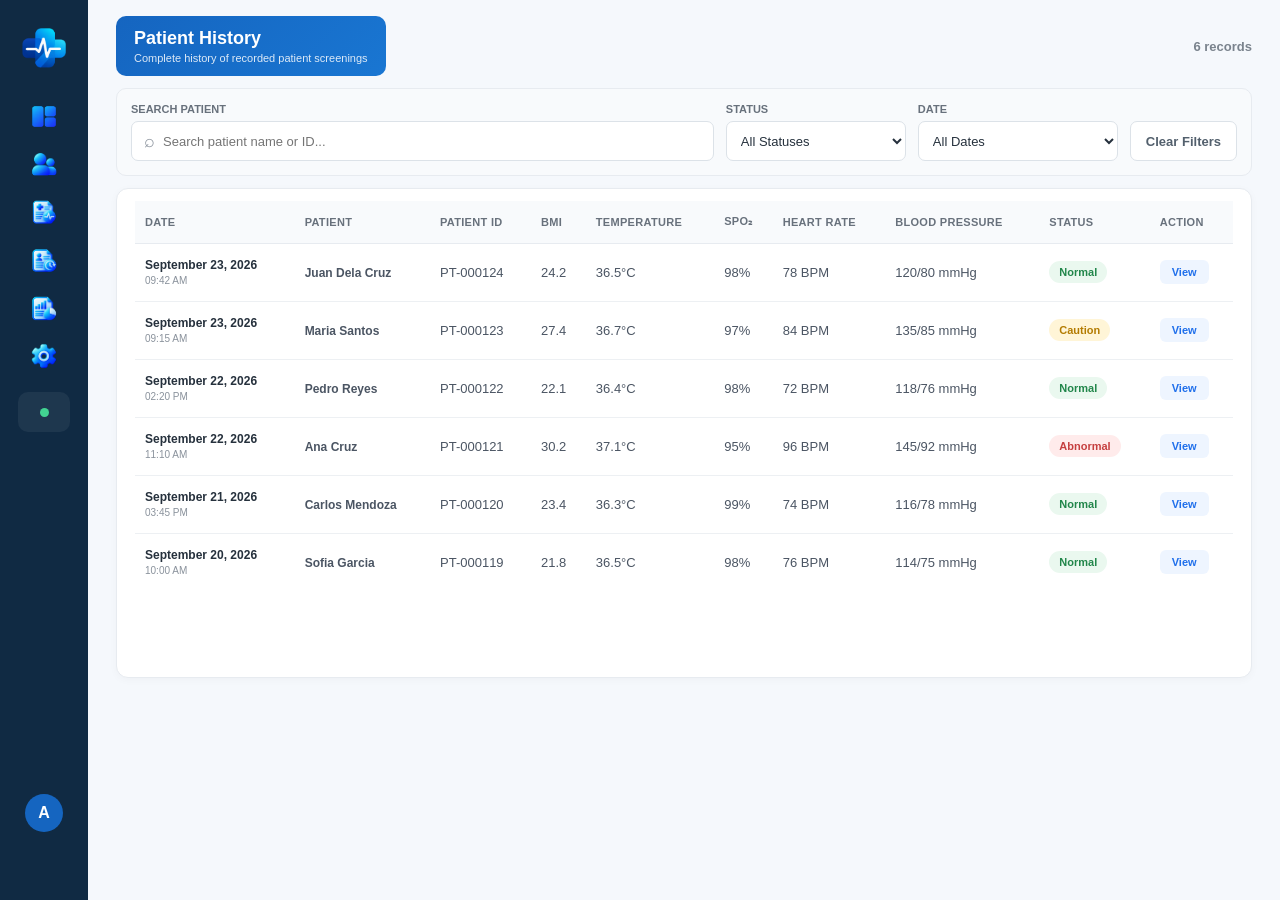
==== commit c7caef1f: "Fix sidebar layout" ====
--- a/patient-history.html
+++ b/patient-history.html
@@ -97,11 +97,13 @@
 
 <div class="sidebar-bottom">
 
-    <div class="profile-avatar" id="sidebarProfileAvatar">A</div>
-
-    <div class="profile-info">
-        <strong id="sidebarProfileName">Administrator</strong>
-        <span>System Admin</span>
+    <div class="admin-profile">
+        <div class="profile-avatar" id="sidebarProfileAvatar">A</div>
+
+        <div class="profile-info">
+            <strong id="sidebarProfileName">Administrator</strong>
+            <span>System Admin</span>
+        </div>
     </div>
 
     <a href="index.html" class="logout">
--- a/css/style.css
+++ b/css/style.css
@@ -6852,3 +6852,95 @@
     font-size: 17px;
 }
 
+/* =========================================
+   SIDEBAR ADMIN PROFILE — FINAL ALIGNMENT
+========================================= */
+
+.sidebar:hover .admin-profile {
+    display: flex;
+    align-items: center;
+    justify-content: flex-start;
+    gap: 10px;
+    margin-bottom: 8px;
+}
+
+.sidebar:hover .profile-info {
+    display: flex;
+    flex-direction: column;
+    justify-content: center;
+    gap: 2px;
+}
+
+.sidebar:hover .profile-info strong {
+    display: block;
+    margin: 0;
+    line-height: 1.2;
+}
+
+.sidebar:hover .profile-info span {
+    display: block;
+    margin: 0;
+    line-height: 1.2;
+}
+
+/* =========================================================
+   ADMIN PROFILE — FINAL
+   ========================================================= */
+
+.sidebar .admin-profile {
+    display: flex;
+    flex-direction: row;
+    align-items: center;
+    justify-content: center;
+    gap: 10px;
+    width: 100%;
+}
+
+.sidebar .profile-info {
+    display: none;
+    flex-direction: column;
+    gap: 2px;
+}
+
+.sidebar .profile-info strong,
+.sidebar .profile-info span {
+    display: block;
+    white-space: nowrap;
+}
+
+/* Expanded sidebar */
+.sidebar:hover .admin-profile {
+    justify-content: flex-start;
+}
+
+.sidebar:hover .profile-info {
+    display: flex;
+}
+
+.sidebar .admin-profile {
+    display: flex;
+    align-items: center;
+    justify-content: center;
+    gap: 10px;
+    width: 100%;
+}
+
+.sidebar .profile-info {
+    display: none;
+    flex-direction: column;
+    gap: 2px;
+}
+
+.sidebar .profile-info strong,
+.sidebar .profile-info span {
+    display: block;
+    white-space: nowrap;
+}
+
+.sidebar:hover .admin-profile {
+    justify-content: flex-start;
+}
+
+.sidebar:hover .profile-info {
+    display: flex;
+}
